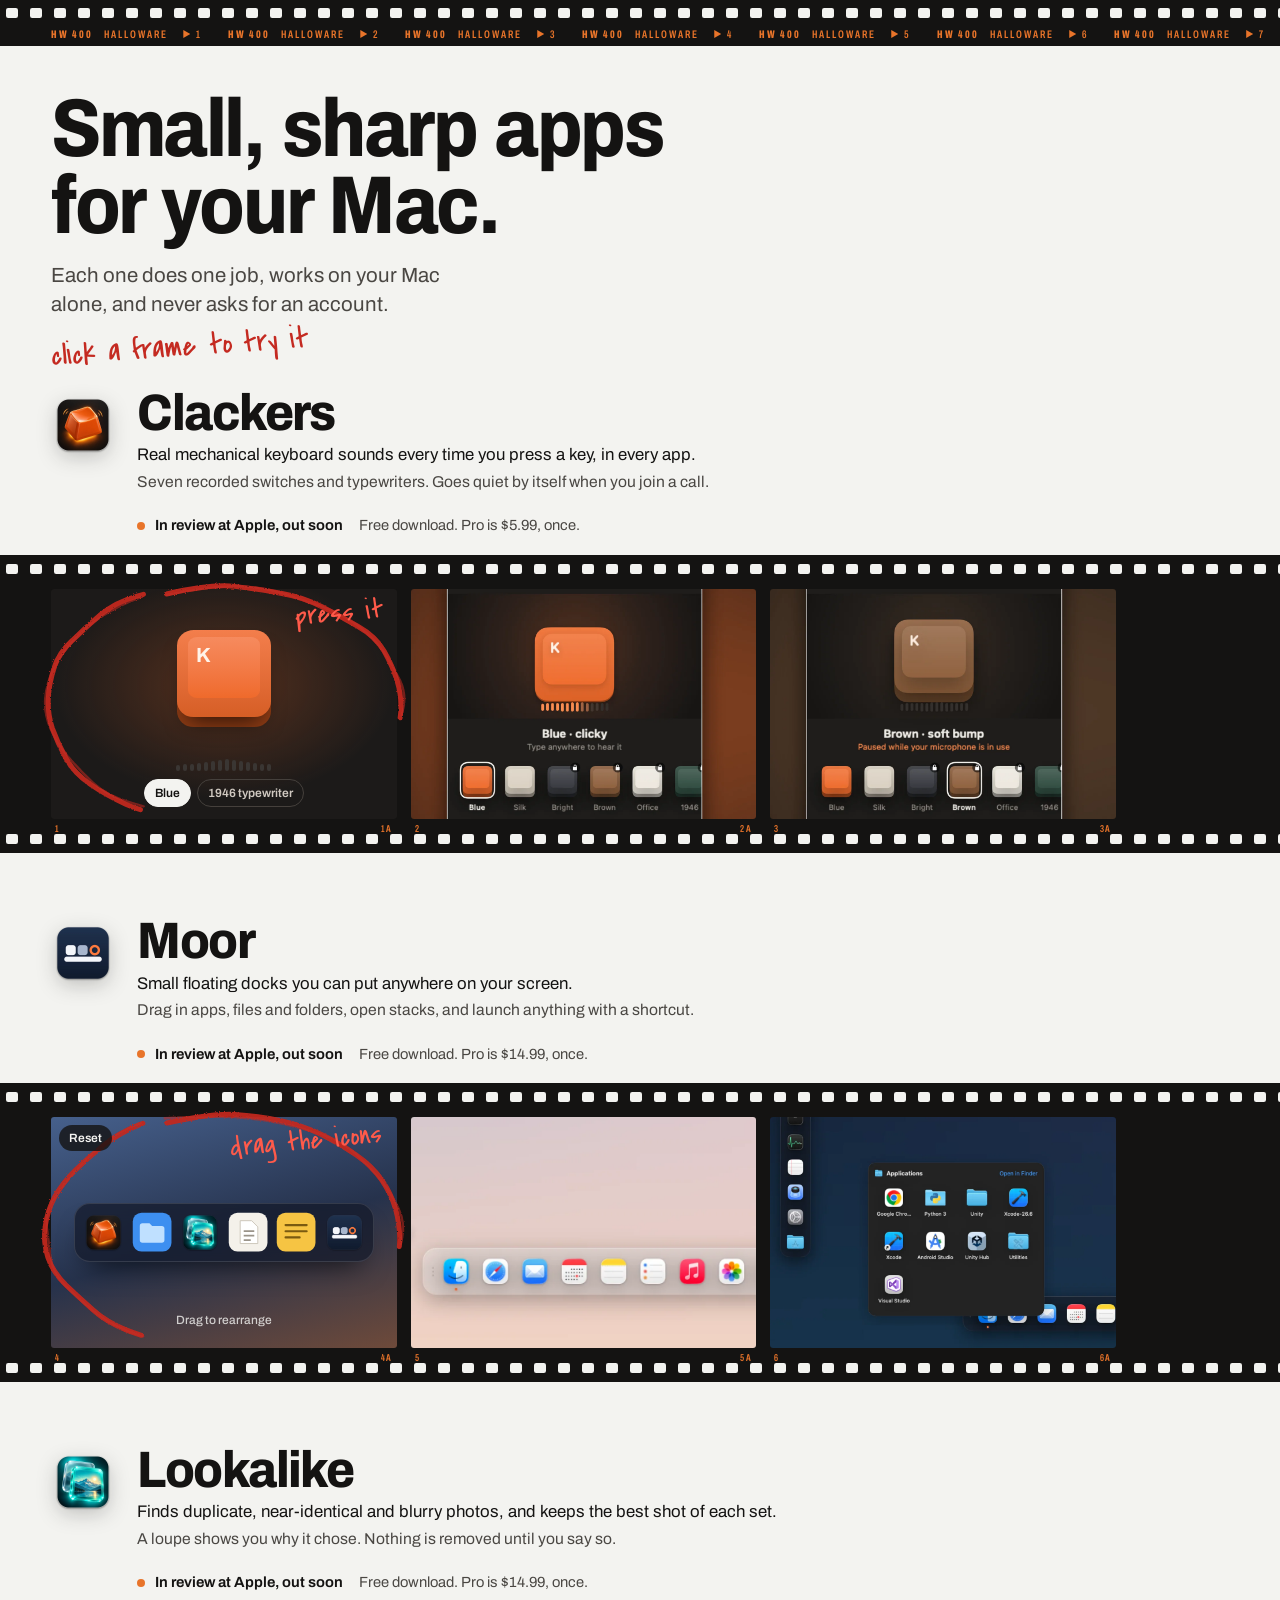
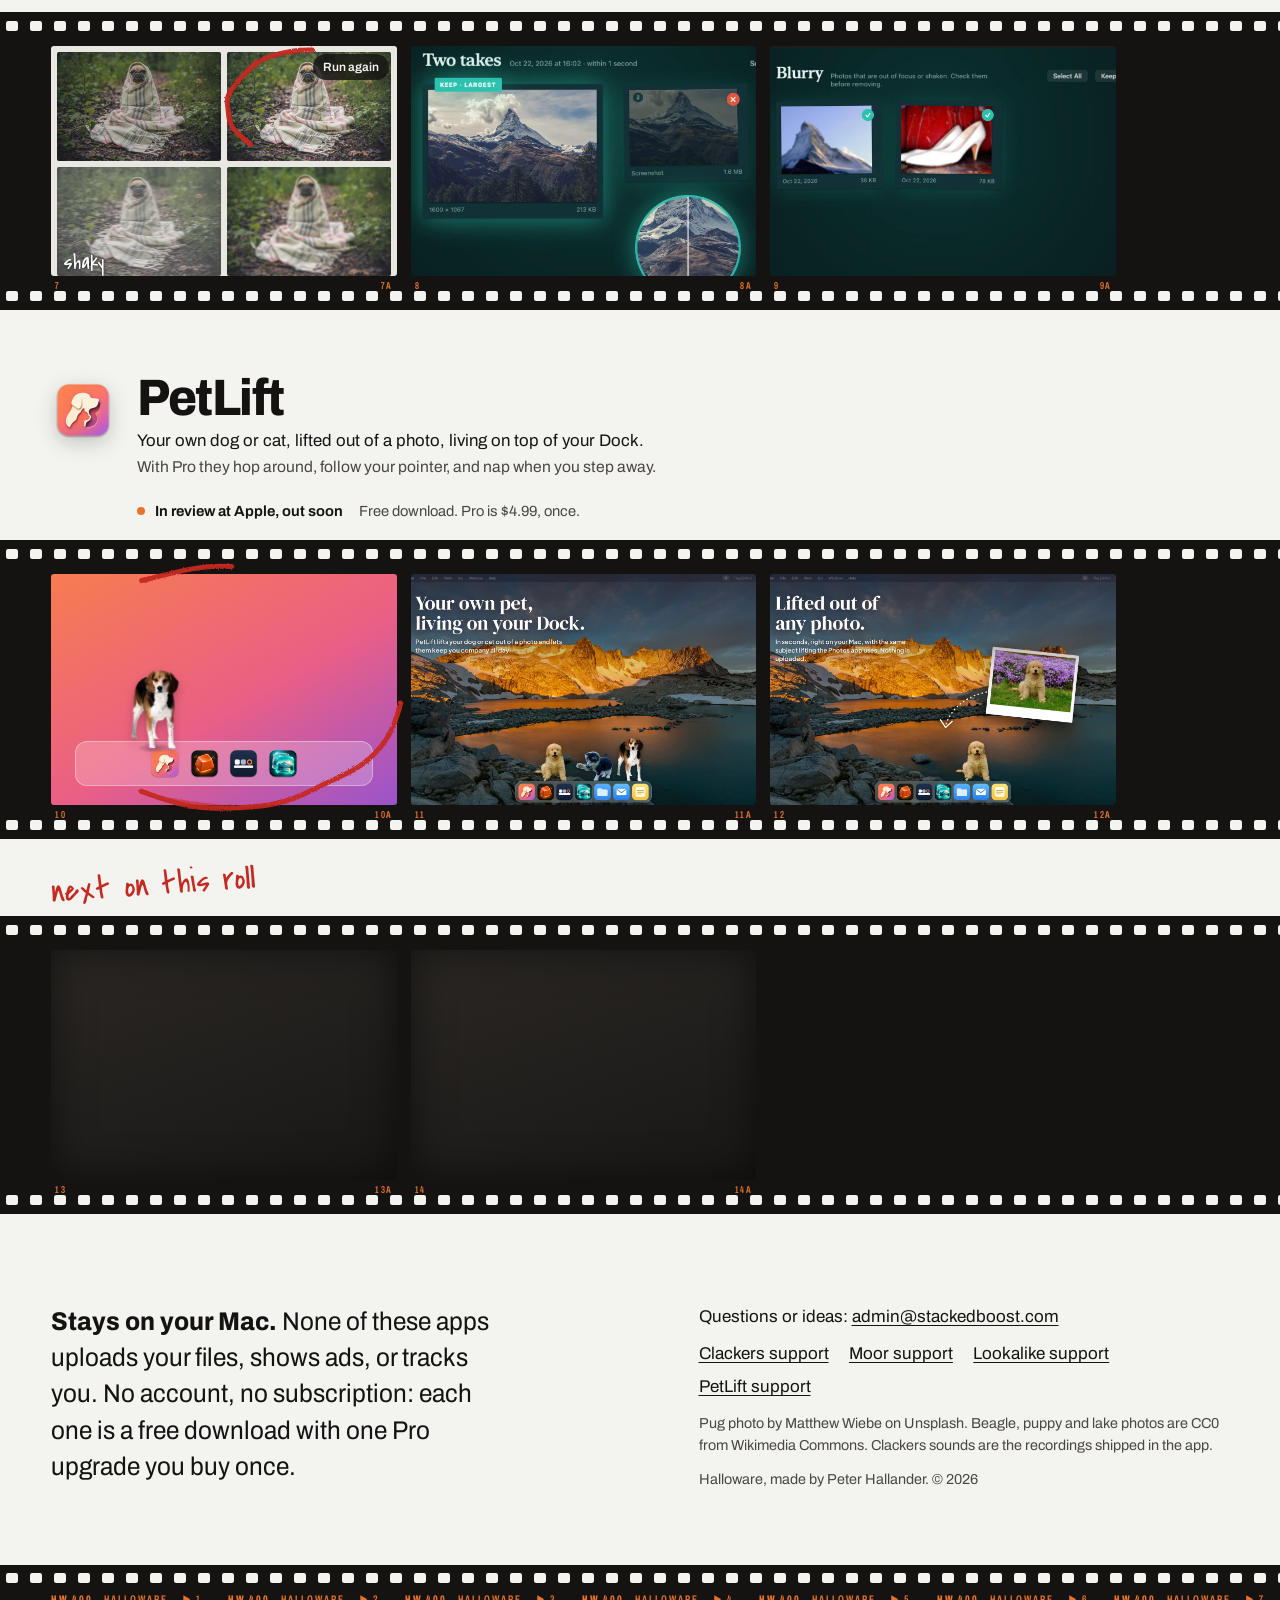
==== index.html @ 727c80a7 "PetLift: the beagle walks around its strip; new screenshots Co-Authored-By: Claude Opus 5.5 (1M cont" ====
<!doctype html>
<html lang="en">
<head>
<meta charset="utf-8">
<meta name="viewport" content="width=device-width,initial-scale=1">
<title>Halloware: small, sharp apps for your Mac</title>
<meta name="description" content="Clackers, Moor and Lookalike: small Mac apps that each do one job, stay on your Mac, and never ask for an account. Try each one right on this page.">
<meta name="theme-color" content="#141312">
<meta property="og:title" content="Small, sharp apps for your Mac">
<meta property="og:description" content="Clackers, Moor and Lookalike. Try each one right on the page.">
<meta property="og:image" content="assets/og.png">
<link rel="icon" href="assets/icons/clackers-180.png">
<link rel="preload" href="assets/fonts/archivo.woff2" as="font" type="font/woff2" crossorigin>
<link rel="stylesheet" href="styles.css">
</head>
<body>
<header class="rebate rebate--top" aria-hidden="true">
  <span class="edge" data-edge></span>
</header>

<main>
  <section class="intro" aria-labelledby="title">
    <h1 id="title">Small, sharp apps<br>for your Mac.</h1>
    <p class="promise">Each one does one job, works on your Mac alone, and never asks for an account.</p>
    <p class="grease grease--hint" aria-hidden="true">touch a frame to try it</p>
  </section>

  <div id="roll"></div>

  <section class="unexposed" aria-labelledby="next-title">
    <h2 id="next-title" class="sr-only">More apps coming</h2>
    <div class="strip strip--blank" id="blank"></div>
    <p class="grease grease--next" aria-hidden="true">next on this roll</p>
  </section>
</main>

<footer class="margin">
  <div class="margin__cols">
    <p class="margin__lead"><strong>Stays on your Mac.</strong> None of these apps uploads your files, shows ads, or tracks you. No account, no subscription: each one is a free download with one Pro upgrade you buy once.</p>
    <div class="margin__meta">
      <p>Questions or ideas: <a data-email></a></p>
      <p class="support-links" data-support></p>
      <p class="credit">Pug photo by Matthew Wiebe on Unsplash. Beagle, puppy and lake photos are CC0 from Wikimedia Commons. Clackers sounds are the recordings shipped in the app.</p>
      <p class="credit"><span data-studio></span>, made by <span data-owner></span>. © 2026</p>
    </div>
  </div>
</footer>
<div class="rebate rebate--bottom" aria-hidden="true"><span class="edge" data-edge></span></div>

<div class="loupe" aria-hidden="true"></div>
<svg width="0" height="0" style="position:absolute" aria-hidden="true"><filter id="wax"><feTurbulence type="fractalNoise" baseFrequency="1.4" numOctaves="2" seed="4" result="n"/><feDisplacementMap in="SourceGraphic" in2="n" scale="2.6"/></filter></svg>

<script src="apps.js"></script>
<script src="demos.js"></script>
<script src="main.js"></script>
</body>
</html>
---- styles.css ----
@font-face {
  font-family: "Archivo";
  src: url("assets/fonts/archivo.woff2") format("woff2");
  font-weight: 100 900;
  font-stretch: 62% 125%;
  font-display: swap;
}
@font-face {
  font-family: "Grease";
  src: url("assets/fonts/grace.woff2") format("woff2");
  font-display: swap;
}

:root {
  --sheet: #f3f3f0;
  --sheet-shade: #e6e6e1;
  --film: #141312;
  --film-2: #23211f;
  --ink: #141312;
  --ink-2: #4a4743;
  --edge: #e8742a;
  --grease: #c42a21;
  --hole: #f3f3f0;
  --frame-w: clamp(250px, 27vw, 420px);
  --gutter: clamp(16px, 4vw, 64px);
  --ease-out: cubic-bezier(.16, 1, .3, 1);
  color-scheme: light;
}

* { box-sizing: border-box; }
html { -webkit-text-size-adjust: 100%; scroll-behavior: smooth; }
body {
  margin: 0;
  background: var(--sheet);
  color: var(--ink);
  font: 400 1.0625rem/1.55 "Archivo", system-ui, sans-serif;
  font-stretch: 100%;
  overflow-x: hidden;
}
::selection { background: var(--grease); color: #fff; }
a { color: inherit; text-underline-offset: .2em; text-decoration-thickness: 1px; }
a:hover { text-decoration-color: var(--grease); }
:focus-visible { outline: 3px solid var(--grease); outline-offset: 3px; border-radius: 2px; }
.sr-only { position: absolute; width: 1px; height: 1px; overflow: hidden; clip: rect(0 0 0 0); white-space: nowrap; }

/* Film rebate: black band, punched sprocket holes, orange edge printing */
.rebate {
  position: relative;
  height: 46px;
  background: var(--film);
  overflow: hidden;
}
.rebate::before, .strip__film::before, .strip__film::after {
  content: "";
  position: absolute;
  left: 0; right: 0;
  height: 10px;
  background-image: url("data:image/svg+xml,%3Csvg xmlns='http://www.w3.org/2000/svg' width='24' height='10'%3E%3Crect x='6' y='0' width='12' height='10' rx='2.2' fill='%23f3f3f0'/%3E%3C/svg%3E");
  background-size: 24px 10px;
  background-repeat: repeat-x;
}
.rebate::before { top: 8px; }
.edge {
  position: absolute;
  left: 0; bottom: 6px;
  white-space: nowrap;
  font: 600 11px/1 "Archivo", sans-serif;
  font-stretch: 62%;
  letter-spacing: .18em;
  color: var(--edge);
  text-transform: uppercase;
  padding-left: var(--gutter);
}
.edge b { font-weight: 800; margin: 0 1em 0 2.4em; }
.edge b:first-child { margin-left: 0; }
.edge i {
  display: inline-block;
  width: 7px; height: 8px;
  background: var(--edge);
  clip-path: polygon(0 0, 100% 50%, 0 100%);
  margin: 0 .5em 0 1.4em;
  vertical-align: 0;
}

/* Intro: the sheet margin, written on by the photographer */
.intro {
  position: relative;
  padding: clamp(28px, 3.4vw, 52px) var(--gutter) 0;
  max-width: 1400px;
}
h1 {
  margin: 0;
  font-weight: 760;
  font-stretch: 88%;
  font-size: clamp(2.6rem, 6.4vw, 5.4rem);
  line-height: .94;
  letter-spacing: -.03em;
  word-spacing: .08em;
  text-wrap: balance;
}
.promise {
  margin: 1.1rem 0 0;
  max-width: 34ch;
  font-size: clamp(1.1rem, 1.6vw, 1.35rem);
  line-height: 1.4;
  color: var(--ink-2);
}
.grease {
  font-family: "Grease", "Archivo", cursive;
  color: var(--grease);
  font-size: 1.6rem;
  line-height: 1;
  margin: 0;
  transform: rotate(-4deg);
}
.grease--hint {
  margin-top: 14px;
  display: inline-block;
  font-size: clamp(1.6rem, 2.4vw, 2.1rem);
}

/* One app = one strip */
.app {
  padding: clamp(36px, 5vw, 64px) 0 0;
}
.app:first-child { padding-top: clamp(16px, 2vw, 24px); }
.app__label {
  display: grid;
  grid-template-columns: auto 1fr;
  align-items: start;
  gap: 8px 22px;
  padding: 0 var(--gutter) 18px;
  max-width: 1500px;
}
.app__label img {
  align-self: start; margin-top: 4px;
  width: 64px; height: 64px;
  filter: drop-shadow(0 6px 10px rgba(20, 19, 18, .22));
}
.app__name {
  margin: 0;
  font-weight: 780;
  font-stretch: 92%;
  font-size: clamp(2rem, 4vw, 3.2rem);
  line-height: .95;
  letter-spacing: -.03em;
}
.app__line { margin: 6px 0 0; max-width: 64ch; font-size: 1.05rem; line-height: 1.45; text-wrap: pretty; }
.app__detail { margin: 2px 0 0; max-width: 64ch; color: var(--ink-2); font-size: .98rem; text-wrap: pretty; }
.app__buy { grid-column: 2; display: flex; flex-wrap: wrap; align-items: center; gap: 6px 16px; margin-top: 12px; }
.app__price { margin: 0; font-size: .92rem; color: var(--ink-2); }

.store {
  display: inline-flex; align-items: center; gap: 10px;
  padding: 13px 20px 13px 16px;
  background: var(--film);
  color: var(--sheet);
  border-radius: 999px;
  font-weight: 650;
  font-size: .98rem;
  text-decoration: none;
  white-space: nowrap;
  box-shadow: 0 6px 14px -6px rgba(20, 19, 18, .55);
  transition: transform .25s var(--ease-out), box-shadow .25s var(--ease-out);
}
.store svg { width: 18px; height: 18px; fill: currentColor; }
a.store:hover { transform: translateY(-2px); box-shadow: 0 10px 20px -8px rgba(20, 19, 18, .6); }
a.store:active { transform: translateY(0); }
.store--soon { padding: 0; background: none; color: var(--ink); box-shadow: none; border-radius: 0; font-weight: 650; font-size: .92rem; }
.store--soon::before { content: ""; width: 8px; height: 8px; border-radius: 50%; background: var(--edge); }

/* The film strip */
.strip {
  position: relative;
  overflow-x: auto;
  overscroll-behavior-x: contain;
  scroll-snap-type: x mandatory;
  scrollbar-width: thin;
  scrollbar-color: var(--film-2) transparent;
}
.strip::-webkit-scrollbar { height: 8px; }
.strip::-webkit-scrollbar-thumb { background: var(--film-2); border-radius: 8px; }
.strip__film {
  position: relative;
  display: inline-flex;
  gap: 14px;
  min-width: 100%;
  padding: 34px 40px 34px var(--gutter);
  background: var(--film);
}
.strip__film::before { top: 9px; }
.strip__film::after { bottom: 9px; }
.frame {
  position: relative;
  flex: 0 0 auto;
  width: var(--frame-w);
  aspect-ratio: 3 / 2;
  scroll-snap-align: start;
  scroll-margin-left: var(--gutter);
  background: #0b0b0a;
  border-radius: 3px;
  overflow: visible;
}
.frame__inner { position: absolute; inset: 0; border-radius: 3px; overflow: hidden; }
.frame__num {
  position: absolute;
  bottom: -15px; left: 4px;
  font: 600 10px/1 "Archivo", sans-serif;
  font-stretch: 62%;
  letter-spacing: .16em;
  color: var(--edge);
}
.frame__num + .frame__num { left: auto; right: 4px; }
.frame img.shot { width: 100%; height: 100%; object-fit: cover; display: block; cursor: zoom-in; }
.frame--icon .frame__inner {
  display: grid; place-items: center;
  background: radial-gradient(120% 90% at 50% 40%, #3a3734 0%, #1a1817 70%);
}
.frame--icon img { width: 52%; height: auto; filter: drop-shadow(0 18px 22px rgba(0, 0, 0, .55)); }

/* Grease-pencil marks drawn over a frame */
.mark {
  position: absolute;
  inset: -16px -18px;
  width: calc(100% + 36px);
  height: calc(100% + 32px);
  pointer-events: none;
  overflow: visible;
  z-index: 3;
  filter: url(#wax);
}
.mark path + path { stroke-width: 2.4; opacity: .55; transition-delay: .25s; }
.mark path {
  fill: none;
  stroke: var(--grease);
  stroke-width: 5;
  stroke-linecap: round;
  stroke-linejoin: round;
  opacity: .93;
  stroke-dasharray: var(--len);
  stroke-dashoffset: var(--len);
  transition: stroke-dashoffset 1.1s var(--ease-out);
}
.app.is-drawn .frame > .mark path, .look.is-drawn > .mark path { stroke-dashoffset: 0; }
.mark__note {
  position: absolute;
  top: 10px; right: 14px;
  color: #ff5a4a;
  z-index: 4;
  white-space: nowrap;
  font-size: 1.75rem;
  transform: rotate(-5deg);
  opacity: 0;
  transition: opacity .5s .7s;
}
.app.is-drawn .frame > .mark__note { opacity: 1; }

/* Demo: Clackers keycap */
.keycap-stage {
  position: absolute; inset: 0;
  display: grid; grid-template-rows: 1fr auto auto; justify-items: center;
  padding: 18px 12px 12px;
  background: radial-gradient(70% 70% at 50% 42%, rgba(239, 106, 43, .28), transparent 70%), #1c1a19;
  user-select: none; -webkit-user-select: none;
}
.keycap {
  position: relative;
  align-self: center;
  width: 29%; aspect-ratio: 1 / 1.04;
  border: 0; padding: 0; background: none;
  cursor: pointer;
  touch-action: manipulation;
  -webkit-tap-highlight-color: transparent;
}
.keycap__base, .keycap__top {
  position: absolute; left: 0; right: 0;
  border-radius: 18%;
}
.keycap__base { top: 10%; bottom: 0; background: color-mix(in oklab, var(--cap) 68%, black); }
.keycap__top {
  top: 0; bottom: 10%;
  background: linear-gradient(180deg, color-mix(in oklab, var(--cap) 88%, white), color-mix(in oklab, var(--cap) 92%, black));
  box-shadow: 0 14px 22px -10px rgba(0, 0, 0, .7);
  transition: transform .07s var(--ease-out), box-shadow .07s;
}
.keycap__top::after {
  content: "";
  position: absolute; inset: 9% 11% 22%;
  border-radius: 13%;
  background: linear-gradient(180deg, color-mix(in oklab, var(--cap) 80%, white), var(--cap));
}
.keycap__legend {
  position: absolute; top: 16%; left: 20%; z-index: 1;
  font: 700 clamp(14px, 1.6vw, 22px)/1 "Archivo", sans-serif;
  color: var(--legend);
}
.keycap.is-down .keycap__top { transform: translateY(8.5%); box-shadow: 0 6px 10px -6px rgba(0, 0, 0, .7); }
.meter { display: flex; gap: 3px; height: 14px; align-items: end; margin: 8px 0; }
.meter span { width: 4px; border-radius: 2px; background: #3a3633; transition: background .08s; }
.meter span.on { background: #ef6a2b; }
.packs { display: flex; gap: 6px; }
.packs button {
  font: 600 12px/1 "Archivo", sans-serif;
  padding: 7px 10px; border-radius: 999px;
  border: 1px solid #45403c; background: transparent; color: #cfc8c0;
  cursor: pointer;
}
.packs button[aria-pressed="true"] { background: #f3f3f0; color: #141312; border-color: #f3f3f0; }

/* Demo: Moor dock */
.dock-stage {
  position: absolute; inset: 0;
  display: grid; place-items: center;
  background: linear-gradient(165deg, #46608c 0%, #26324c 52%, #6e4a3a 100%);
}
.dock {
  display: flex; gap: 6px;
  padding: 8px;
  border-radius: 16px;
  background: rgba(20, 26, 42, .72);
  box-shadow: 0 16px 28px -14px rgba(0, 0, 0, .7), inset 0 0 0 1px rgba(255, 255, 255, .12);
  backdrop-filter: blur(10px);
  -webkit-backdrop-filter: blur(10px);
  touch-action: none;
}
.dock__item {
  width: clamp(32px, 3.3vw, 46px); aspect-ratio: 1;
  border-radius: 22%;
  cursor: grab;
  transition: transform .28s var(--ease-out);
  user-select: none; -webkit-user-select: none;
}
.dock__item img, .dock__item svg { width: 100%; height: 100%; display: block; pointer-events: none; -webkit-user-drag: none; }
.dock__item.is-dragging { cursor: grabbing; transition: none; z-index: 2; filter: drop-shadow(0 8px 10px rgba(0, 0, 0, .5)); }
.dock-caption {
  position: absolute; bottom: 10px; left: 0; right: 0; text-align: center;
  font: 500 12px/1 "Archivo", sans-serif; color: rgba(243, 243, 240, .8);
}

/* Demo: Lookalike set */
.look-stage {
  position: absolute; inset: 0;
  display: grid; grid-template-columns: 1fr 1fr; grid-template-rows: 1fr 1fr;
  gap: 6px; padding: 6px;
  background: #e9e7e2;
}
.look {
  position: relative; margin: 0;
  border-radius: 2px; overflow: visible;
  transition: opacity .5s, filter .5s;
}
.look img { width: 100%; height: 100%; object-fit: cover; display: block; border-radius: 2px; cursor: zoom-in; }
.look figcaption {
  position: absolute; left: 6px; bottom: 2px;
  font-family: "Grease", cursive; font-size: 1.3rem; line-height: 1;
  color: #fff; text-shadow: 0 1px 3px rgba(0, 0, 0, .6);
  opacity: 0; transition: opacity .4s;
}
.look.is-judged figcaption { opacity: 1; }
.look.is-out img { opacity: .78; filter: grayscale(.35) brightness(.92); }
.look.is-keeper figcaption { top: 6px; bottom: auto; color: var(--grease); text-shadow: 0 0 0 transparent; background: #fff; padding: 2px 6px 0; border-radius: 2px; }
.look .mark { inset: -6px; width: calc(100% + 12px); height: calc(100% + 12px); }
.replay, .reset {
  position: absolute; right: 8px; top: 8px; z-index: 5;
  font: 600 12px/1 "Archivo", sans-serif;
  padding: 7px 10px; border-radius: 999px; border: 0;
  background: rgba(20, 19, 18, .8); color: #f3f3f0; cursor: pointer;
}
.reset { left: 8px; right: auto; }

/* Demo: PetLift */
.pet-stage {
  position: absolute; inset: 0; overflow: hidden;
  background: linear-gradient(150deg, #f77c50 0%, #ea5f86 55%, #9a54cc 100%);
}
.pet-shelf {
  position: absolute; left: 7%; right: 7%; bottom: 8%;
  display: flex; justify-content: center; gap: 6px; padding: 6px 8px;
  border-radius: 12px; background: rgba(255, 255, 255, .22);
  box-shadow: inset 0 0 0 1px rgba(255, 255, 255, .35);
}
.pet-shelf img { width: clamp(26px, 2.6vw, 36px); height: auto; display: block; }
.pet-pup {
  position: absolute; bottom: calc(8% + clamp(30px, 2.9vw, 40px));
  width: 14%; padding: 0; border: 0; background: none; cursor: pointer;
  transform: translateX(-50%);
  -webkit-tap-highlight-color: transparent;
}
.pet-pup img { width: 100%; display: block; transform-origin: 50% 100%; filter: drop-shadow(0 5px 5px rgba(60, 10, 40, .3)); will-change: transform; }
.pet-shade {
  position: absolute; bottom: calc(8% + clamp(26px, 2.6vw, 36px)); width: 11%; height: 10px; border-radius: 50%;
  background: radial-gradient(rgba(40, 0, 30, .35), transparent 70%); transform: translateX(-50%);
}
.frame:has(.pet-stage) .mark__note { color: #fff; text-shadow: 0 1px 4px rgba(60, 10, 40, .5); }
.pet-heart {
  position: absolute; bottom: 52%; width: 26px; height: 26px; margin-left: -13px;
  opacity: 0; pointer-events: none;
}
.pet-heart svg { width: 100%; height: 100%; fill: #fff; }
.pet-heart.go { animation: heart 1.2s var(--ease-out) forwards; }
@keyframes heart { 0% { opacity: 0; transform: translateY(0) scale(.6); } 20% { opacity: 1; } 100% { opacity: 0; transform: translateY(-60px) scale(1.2); } }

/* Unexposed frames */
.unexposed { position: relative; padding-top: clamp(48px, 6vw, 80px); }
.strip--blank .frame { background: linear-gradient(160deg, #2a2724, #191716); }
.strip--blank .frame__inner { box-shadow: inset 0 0 40px rgba(0, 0, 0, .5); }
.grease--next {
  position: absolute; top: clamp(8px, 2.6vw, 30px); left: var(--gutter);
  font-size: clamp(1.7rem, 2.6vw, 2.2rem);
}

/* Footer: the sheet margin */
.margin { padding: clamp(48px, 7vw, 96px) var(--gutter) clamp(40px, 5vw, 64px); }
.margin__cols {
  display: grid; grid-template-columns: minmax(0, 1.1fr) minmax(0, 1fr);
  gap: clamp(24px, 5vw, 80px); max-width: 1300px;
}
.margin__lead { margin: 0; font-size: clamp(1.25rem, 2vw, 1.6rem); line-height: 1.42; max-width: 32ch; font-stretch: 94%; }
.margin__lead strong { font-weight: 760; }
.margin__meta p { margin: 0 0 .7rem; }
.support-links { display: flex; flex-wrap: wrap; gap: .4em 1.2em; }
.support-links a { white-space: nowrap; }
.credit { font-size: .9rem; color: var(--ink-2); }

/* The loupe: a round glass that magnifies whatever photo is under it */
.loupe {
  position: fixed; z-index: 50;
  width: 190px; height: 190px;
  border-radius: 50%;
  pointer-events: none;
  background-repeat: no-repeat;
  background-color: #0b0b0a;
  box-shadow: 0 0 0 5px #141312, 0 0 0 6px rgba(255, 255, 255, .35), 0 18px 30px -8px rgba(0, 0, 0, .55);
  opacity: 0; transform: scale(.85);
  transition: opacity .18s, transform .25s var(--ease-out);
}
.loupe.is-on { opacity: 1; transform: scale(1); }

@media (max-width: 760px) {
  :root { --frame-w: min(78vw, 340px); }
  .app__label { grid-template-columns: auto 1fr; }
  .app__label img { width: 52px; height: 52px; align-self: start; }
  .app__buy { grid-column: 1 / -1; }
  .margin__cols { grid-template-columns: minmax(0, 1fr); }
  .keycap { width: 33%; }
}

@media (prefers-reduced-motion: reduce) {
  *, *::before, *::after { transition-duration: .01ms !important; animation-duration: .01ms !important; }
  html { scroll-behavior: auto; }
}
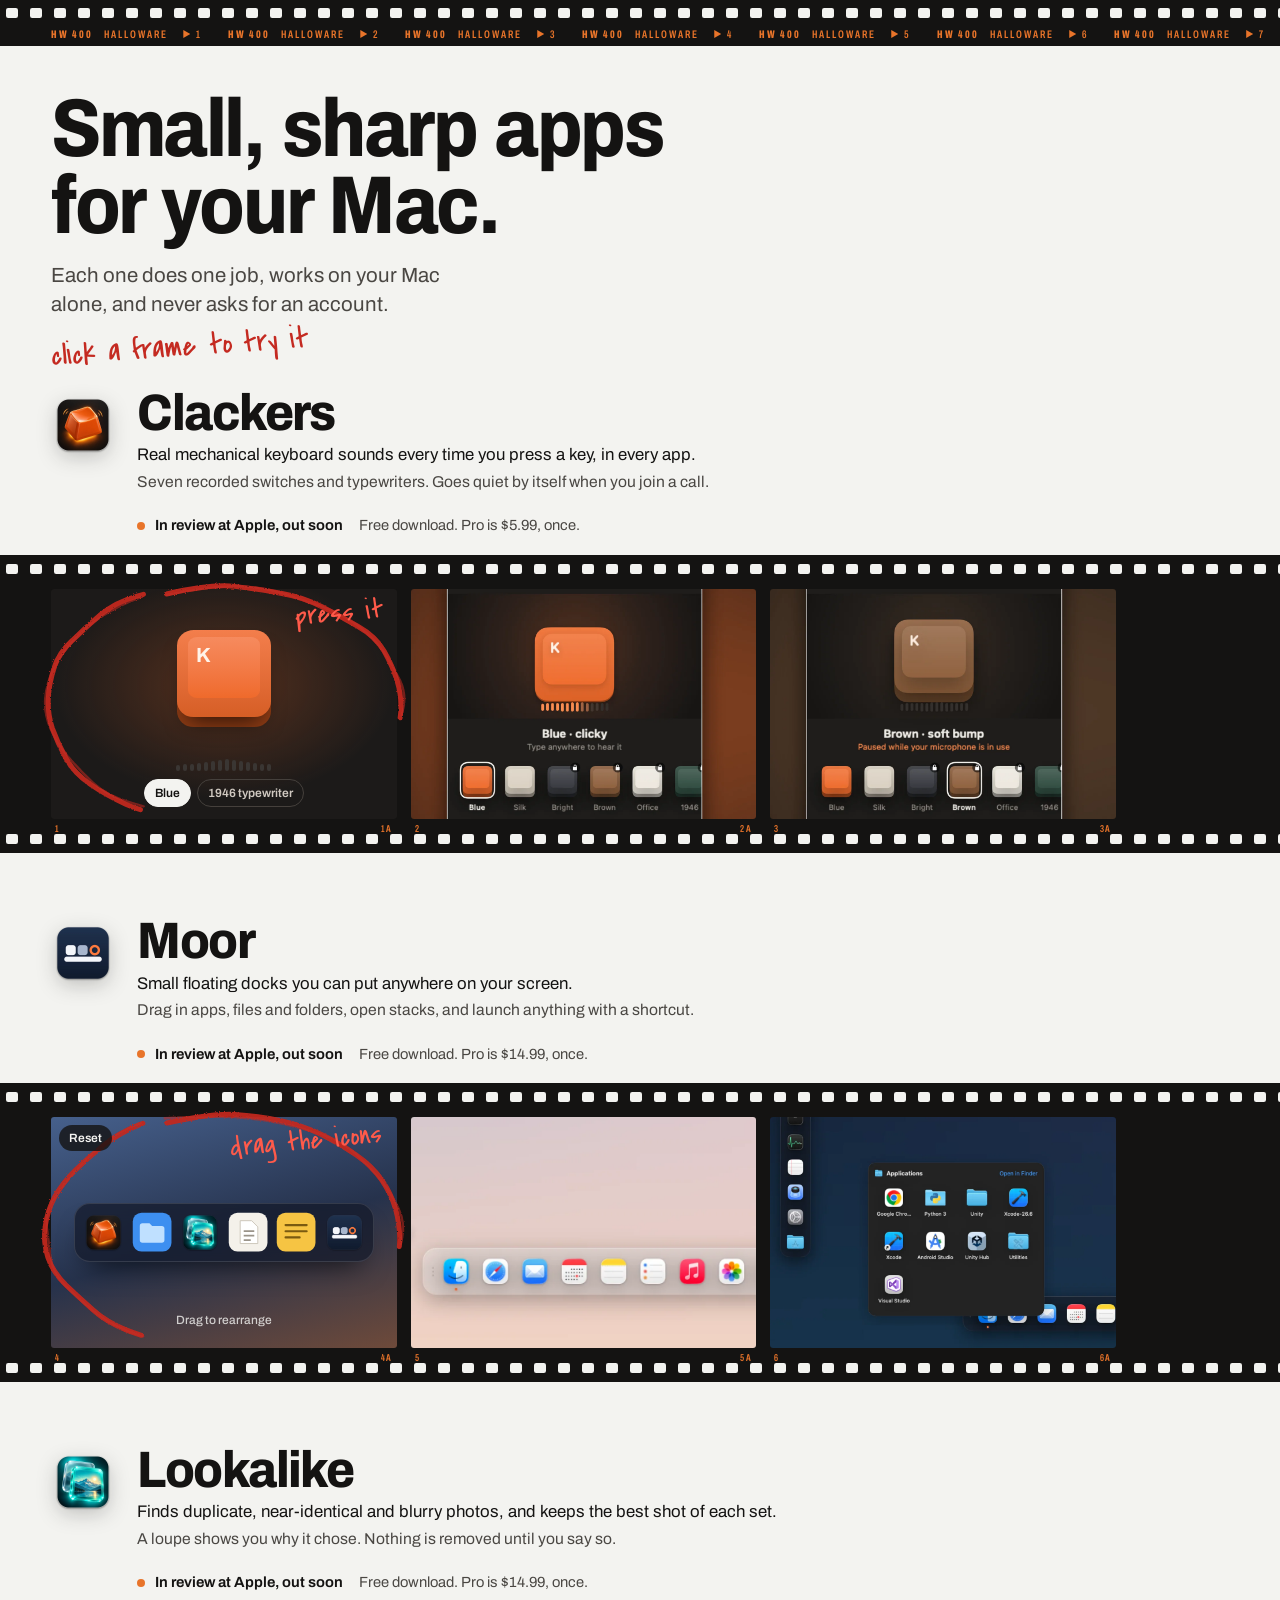
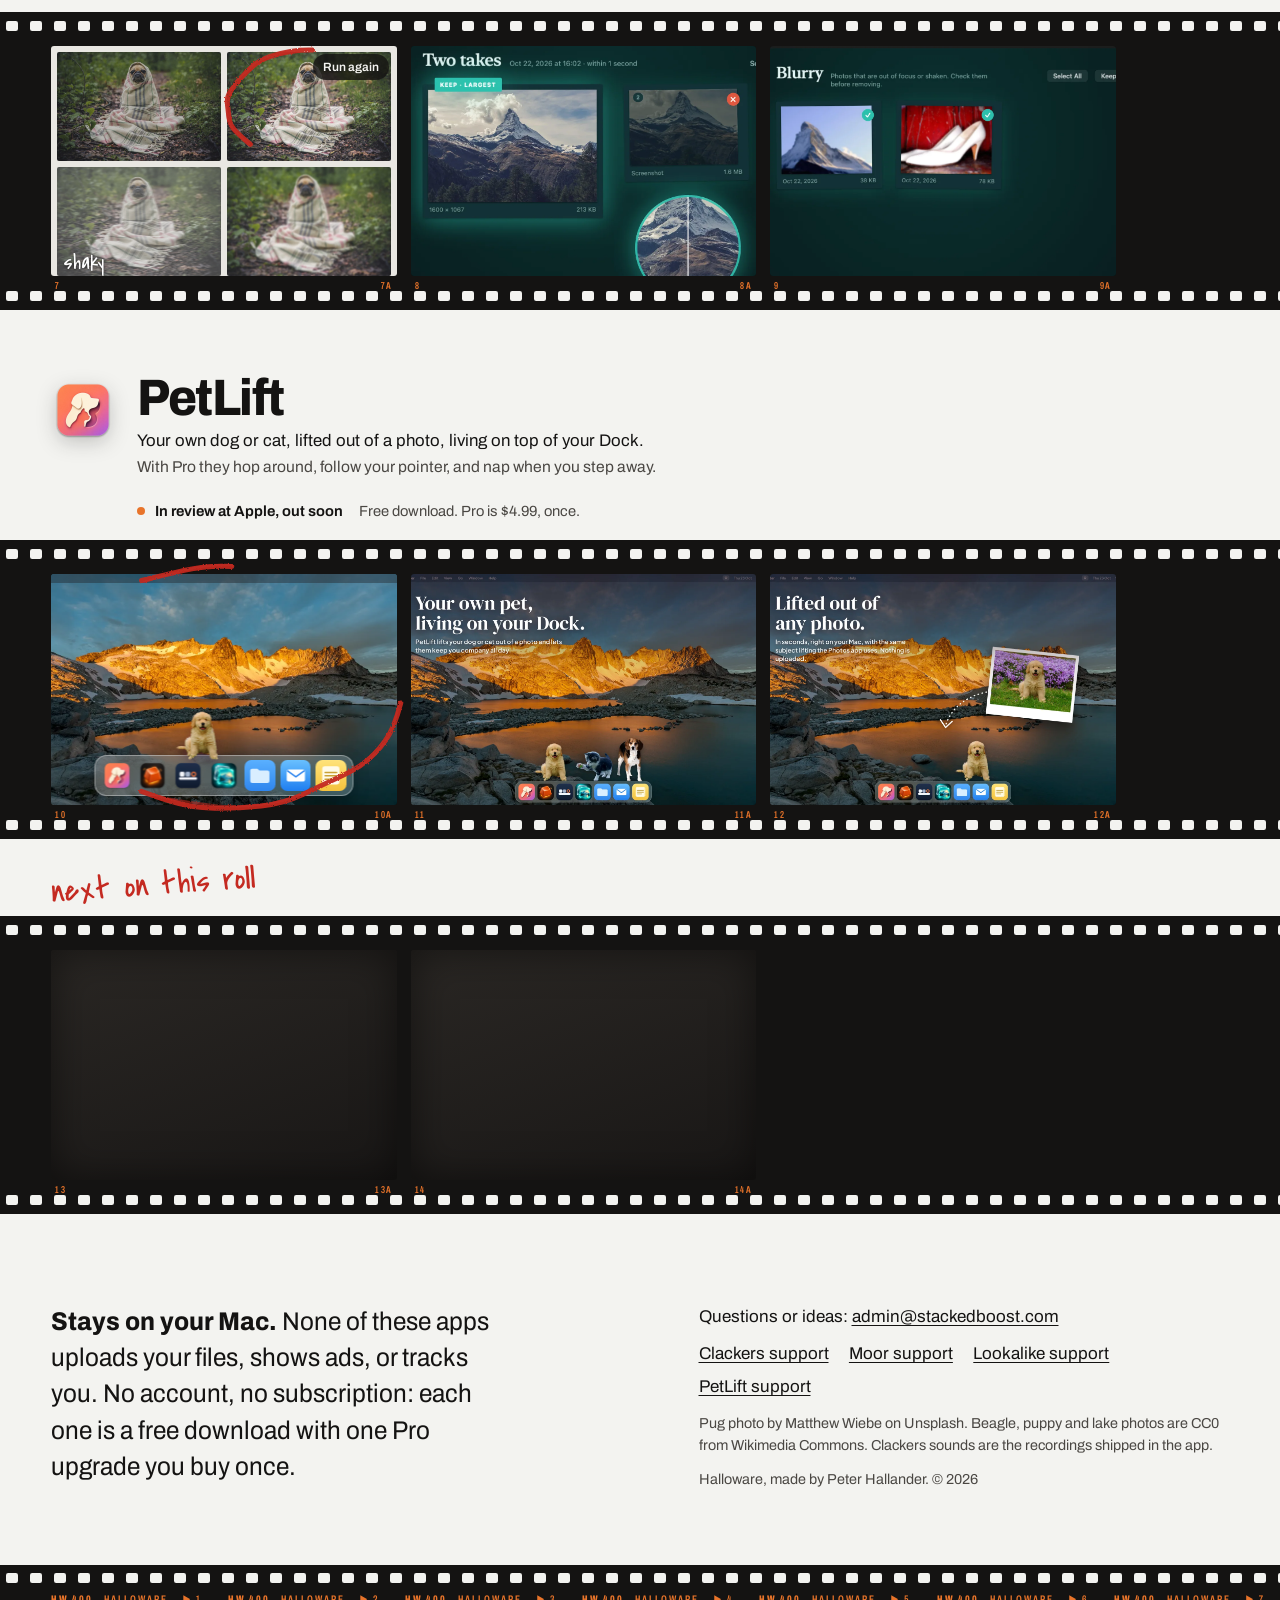
==== commit 5d9225ef: "Version the CSS and JS links so browsers fetch updates at once Co-Authored-By: Claude Opus 5.5 (1M c" ====
--- a/index.html
+++ b/index.html
@@ -11,7 +11,7 @@
 <meta property="og:image" content="assets/og.png">
 <link rel="icon" href="assets/icons/clackers-180.png">
 <link rel="preload" href="assets/fonts/archivo.woff2" as="font" type="font/woff2" crossorigin>
-<link rel="stylesheet" href="styles.css">
+<link rel="stylesheet" href="styles.css?v=202610231313">
 </head>
 <body>
 <header class="rebate rebate--top" aria-hidden="true">
@@ -50,8 +50,8 @@
 <div class="loupe" aria-hidden="true"></div>
 <svg width="0" height="0" style="position:absolute" aria-hidden="true"><filter id="wax"><feTurbulence type="fractalNoise" baseFrequency="1.4" numOctaves="2" seed="4" result="n"/><feDisplacementMap in="SourceGraphic" in2="n" scale="2.6"/></filter></svg>
 
-<script src="apps.js"></script>
-<script src="demos.js"></script>
-<script src="main.js"></script>
+<script src="apps.js?v=202610231313"></script>
+<script src="demos.js?v=202610231313"></script>
+<script src="main.js?v=202610231313"></script>
 </body>
 </html>
--- a/styles.css
+++ b/styles.css
@@ -371,32 +371,41 @@
 /* Demo: PetLift */
 .pet-stage {
   position: absolute; inset: 0; overflow: hidden;
-  background: linear-gradient(150deg, #f77c50 0%, #ea5f86 55%, #9a54cc 100%);
+  background: #2a3442 url("assets/photo/wall.webp") center / cover;
+}
+.pet-stage::before {
+  content: ""; position: absolute; left: 0; right: 0; top: 0; height: 9px;
+  background: rgba(30, 20, 20, .35); backdrop-filter: blur(8px);
 }
 .pet-shelf {
-  position: absolute; left: 7%; right: 7%; bottom: 8%;
-  display: flex; justify-content: center; gap: 6px; padding: 6px 8px;
-  border-radius: 12px; background: rgba(255, 255, 255, .22);
-  box-shadow: inset 0 0 0 1px rgba(255, 255, 255, .35);
-}
-.pet-shelf img { width: clamp(26px, 2.6vw, 36px); height: auto; display: block; }
+  position: absolute; left: 50%; bottom: 4%; transform: translateX(-50%);
+  display: flex; justify-content: center; gap: 5px; padding: 5px 7px;
+  border-radius: 12px; background: rgba(255, 255, 255, .24);
+  backdrop-filter: blur(10px) saturate(1.4); -webkit-backdrop-filter: blur(10px) saturate(1.4);
+  box-shadow: inset 0 0 0 1px rgba(255, 255, 255, .35), 0 6px 16px rgba(0, 0, 0, .25);
+}
+.pet-shelf img, .pet-shelf .g { width: clamp(24px, 2.4vw, 34px); height: clamp(24px, 2.4vw, 34px); display: block; border-radius: 22%; }
+.pet-shelf .g svg { width: 100%; height: 100%; display: block; }
+.pet-shelf .g.folder { background: linear-gradient(#5ab0ff, #2f86ee); }
+.pet-shelf .g.mail { background: linear-gradient(#69c0ff, #1f7ef0); }
+.pet-shelf .g.notes { background: linear-gradient(#ffe37a, #f4c23c); }
 .pet-pup {
-  position: absolute; bottom: calc(8% + clamp(30px, 2.9vw, 40px));
-  width: 14%; padding: 0; border: 0; background: none; cursor: pointer;
+  position: absolute; bottom: calc(4% + clamp(34px, 3.3vw, 44px) - 7px);
+  width: 13%; padding: 0; border: 0; background: none; cursor: pointer;
   transform: translateX(-50%);
   -webkit-tap-highlight-color: transparent;
 }
 .pet-pup img { width: 100%; display: block; transform-origin: 50% 100%; filter: drop-shadow(0 5px 5px rgba(60, 10, 40, .3)); will-change: transform; }
 .pet-shade {
-  position: absolute; bottom: calc(8% + clamp(26px, 2.6vw, 36px)); width: 11%; height: 10px; border-radius: 50%;
+  position: absolute; bottom: calc(4% + clamp(30px, 3vw, 40px)); width: 11%; height: 10px; border-radius: 50%;
   background: radial-gradient(rgba(40, 0, 30, .35), transparent 70%); transform: translateX(-50%);
 }
-.frame:has(.pet-stage) .mark__note { color: #fff; text-shadow: 0 1px 4px rgba(60, 10, 40, .5); }
+.frame:has(.pet-stage) .mark__note { color: #fff; text-shadow: 0 1px 6px rgba(20, 10, 10, .7); }
 .pet-heart {
   position: absolute; bottom: 52%; width: 26px; height: 26px; margin-left: -13px;
   opacity: 0; pointer-events: none;
 }
-.pet-heart svg { width: 100%; height: 100%; fill: #fff; }
+.pet-heart svg { width: 100%; height: 100%; fill: #fc6a5a; stroke: #fff; stroke-width: 1.6; }
 .pet-heart.go { animation: heart 1.2s var(--ease-out) forwards; }
 @keyframes heart { 0% { opacity: 0; transform: translateY(0) scale(.6); } 20% { opacity: 1; } 100% { opacity: 0; transform: translateY(-60px) scale(1.2); } }
 
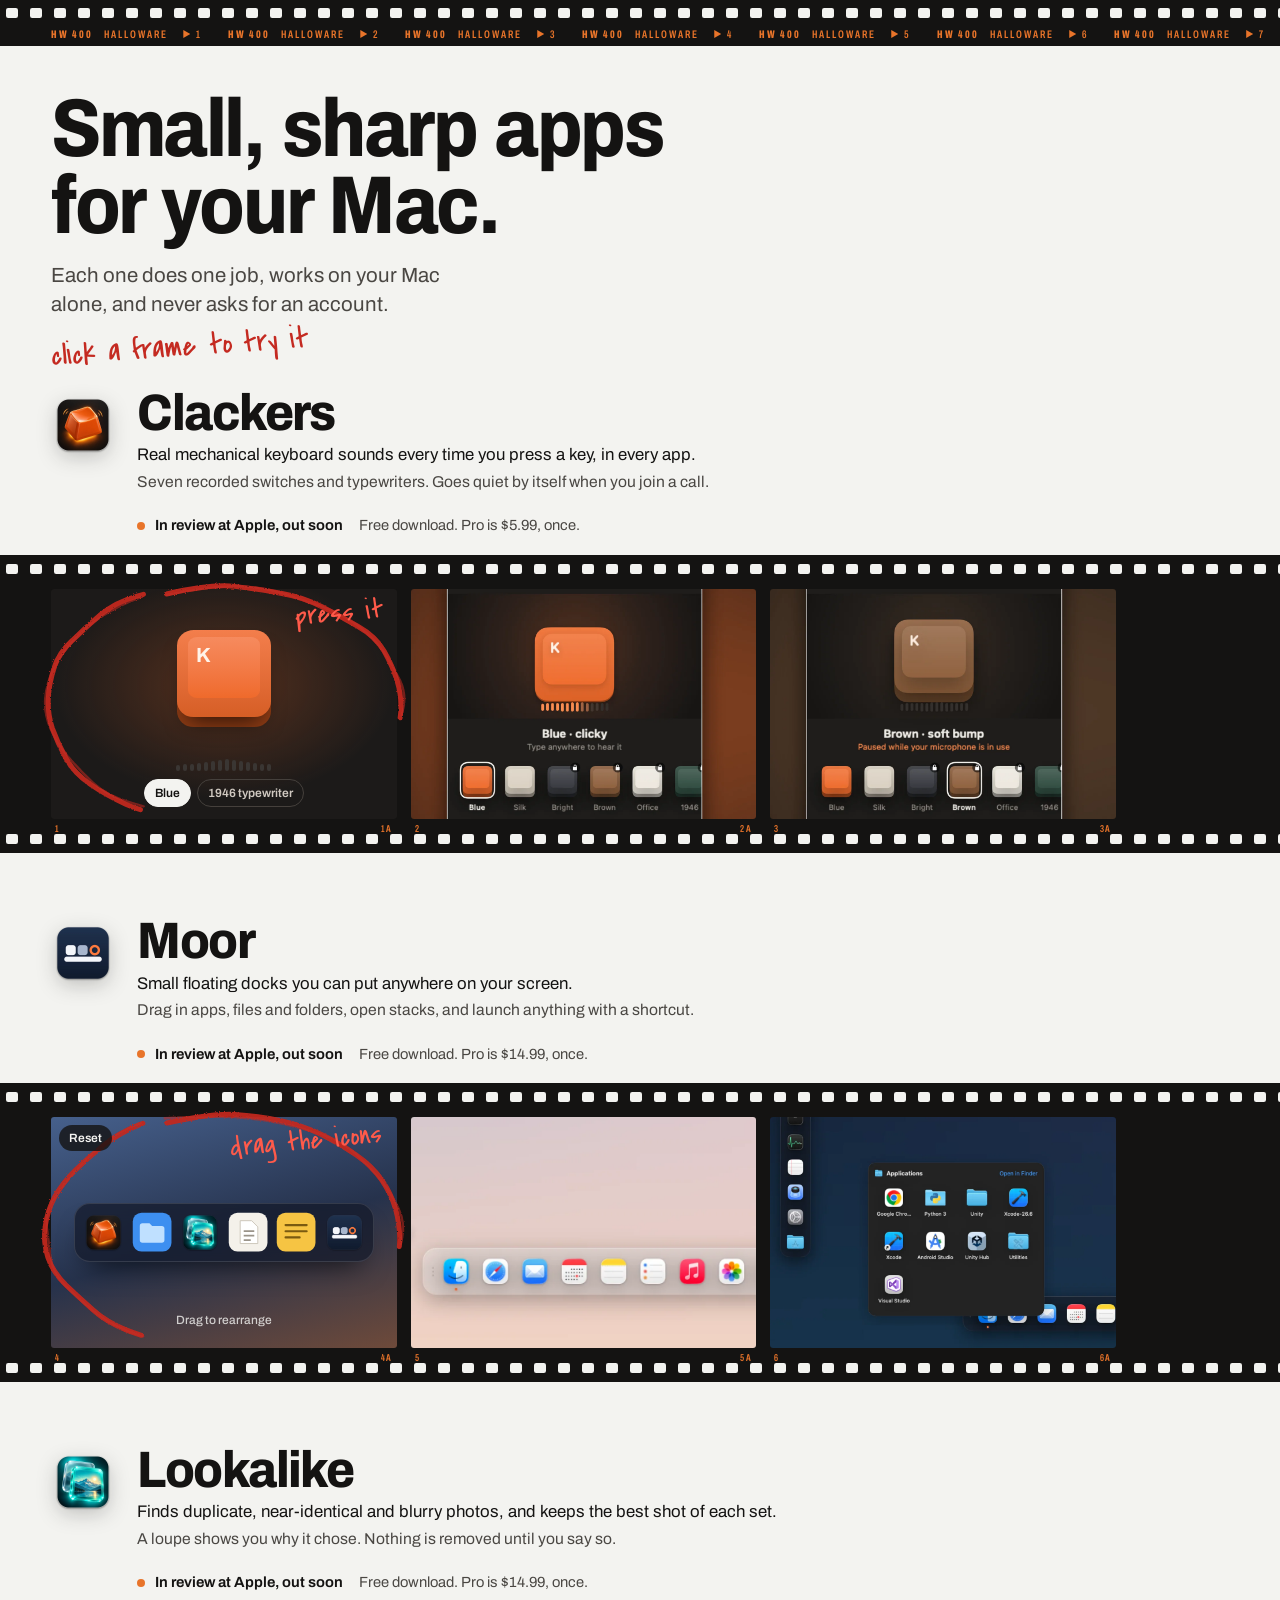
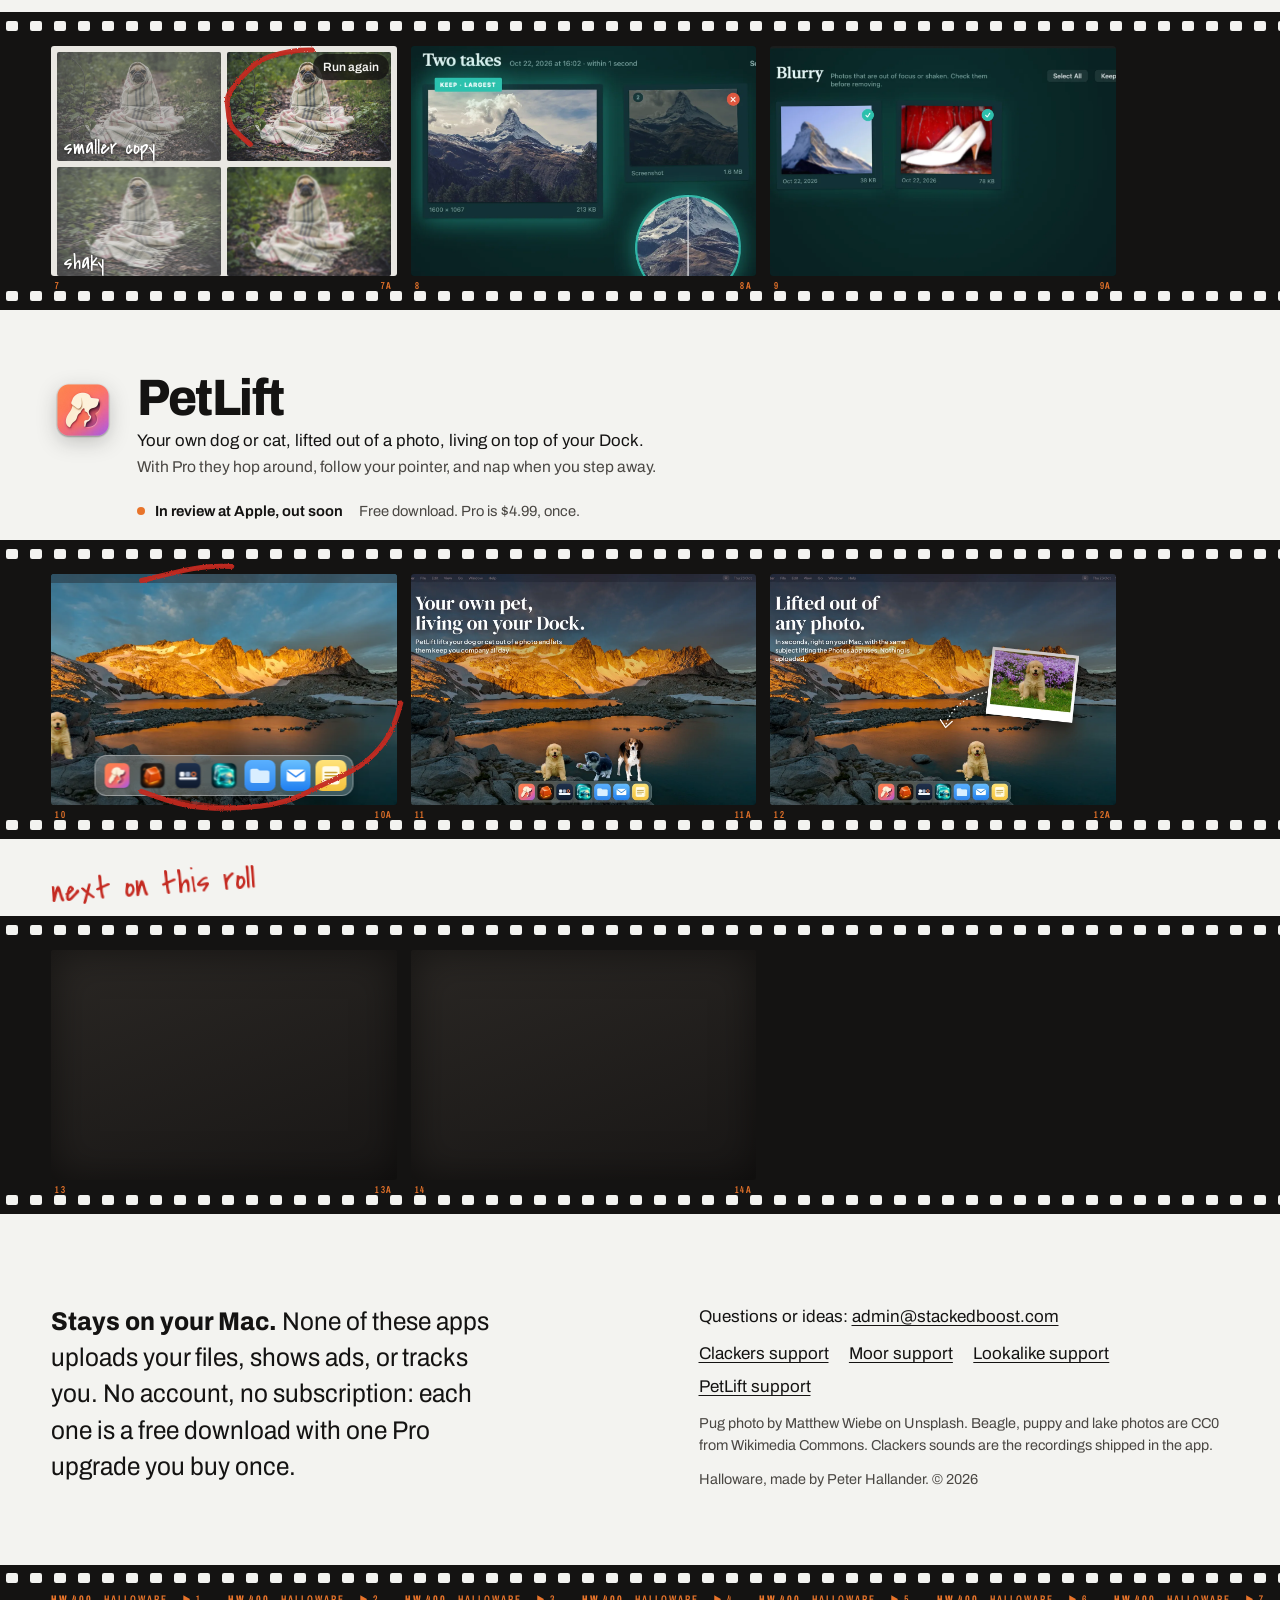
==== commit dcd0fd73: "PetLift demo: tap works with reduced motion (jump and one trot) Co-Authored-By: Claude Opus 5.5 (1M " ====
--- a/index.html
+++ b/index.html
@@ -11,7 +11,7 @@
 <meta property="og:image" content="assets/og.png">
 <link rel="icon" href="assets/icons/clackers-180.png">
 <link rel="preload" href="assets/fonts/archivo.woff2" as="font" type="font/woff2" crossorigin>
-<link rel="stylesheet" href="styles.css?v=202610231313">
+<link rel="stylesheet" href="styles.css?v=202610231314">
 </head>
 <body>
 <header class="rebate rebate--top" aria-hidden="true">
@@ -50,8 +50,8 @@
 <div class="loupe" aria-hidden="true"></div>
 <svg width="0" height="0" style="position:absolute" aria-hidden="true"><filter id="wax"><feTurbulence type="fractalNoise" baseFrequency="1.4" numOctaves="2" seed="4" result="n"/><feDisplacementMap in="SourceGraphic" in2="n" scale="2.6"/></filter></svg>
 
-<script src="apps.js?v=202610231313"></script>
-<script src="demos.js?v=202610231313"></script>
-<script src="main.js?v=202610231313"></script>
+<script src="apps.js?v=202610231314"></script>
+<script src="demos.js?v=202610231314"></script>
+<script src="main.js?v=202610231314"></script>
 </body>
 </html>
--- a/styles.css
+++ b/styles.css
@@ -406,7 +406,6 @@
   opacity: 0; pointer-events: none;
 }
 .pet-heart svg { width: 100%; height: 100%; fill: #fc6a5a; stroke: #fff; stroke-width: 1.6; }
-.pet-heart.go { animation: heart 1.2s var(--ease-out) forwards; }
 @keyframes heart { 0% { opacity: 0; transform: translateY(0) scale(.6); } 20% { opacity: 1; } 100% { opacity: 0; transform: translateY(-60px) scale(1.2); } }
 
 /* Unexposed frames */
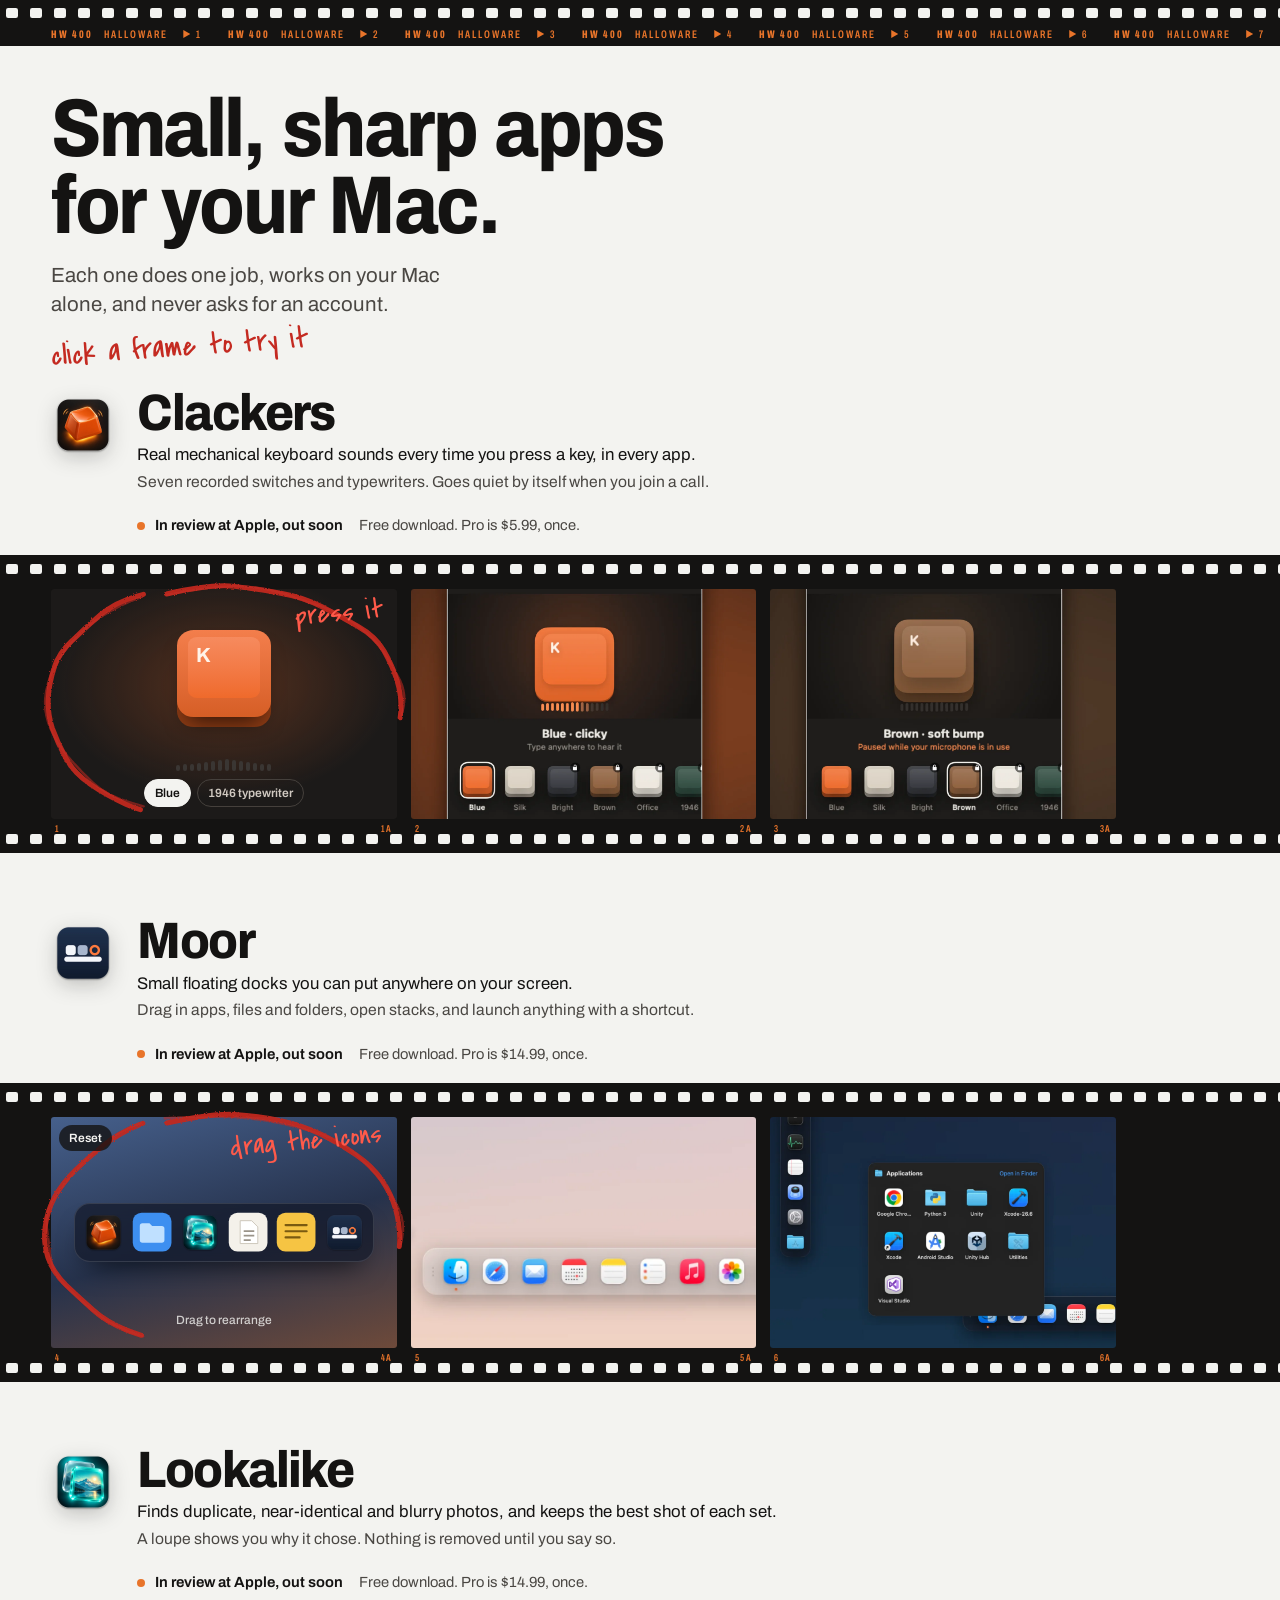
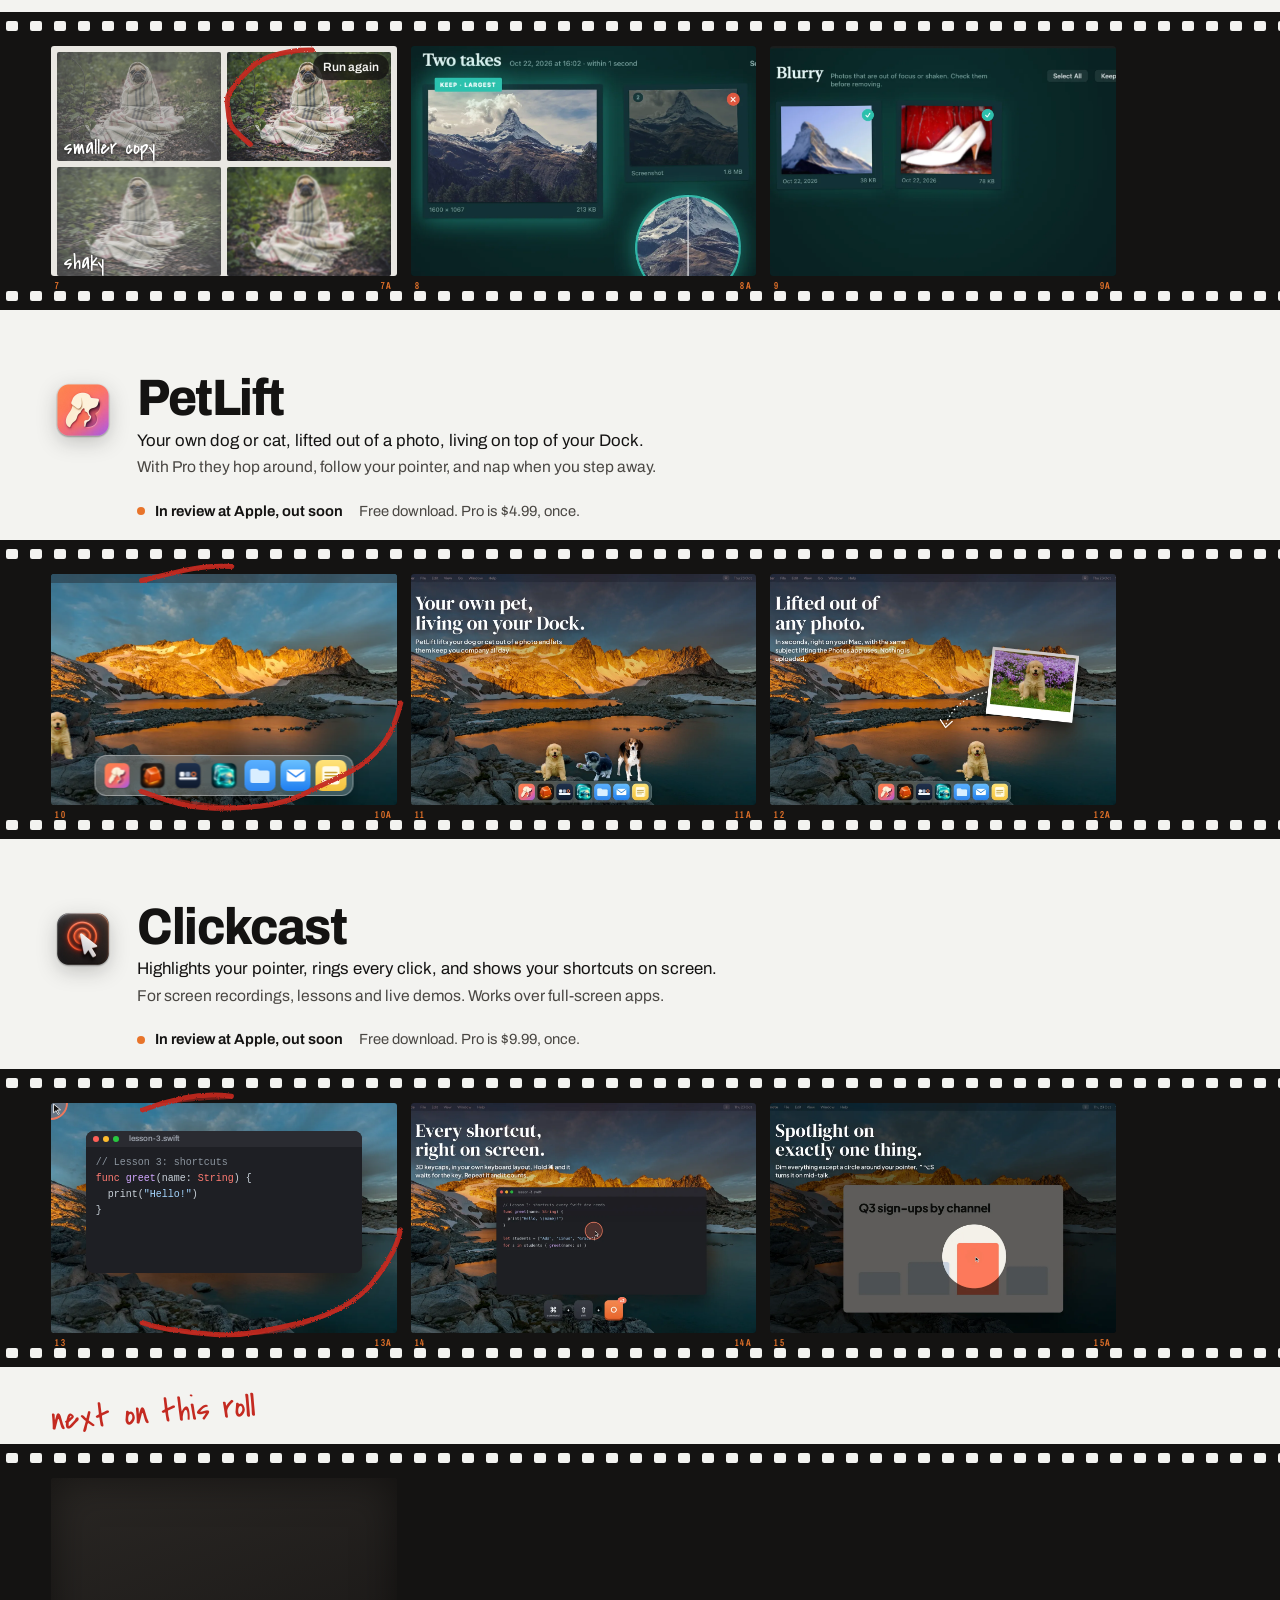
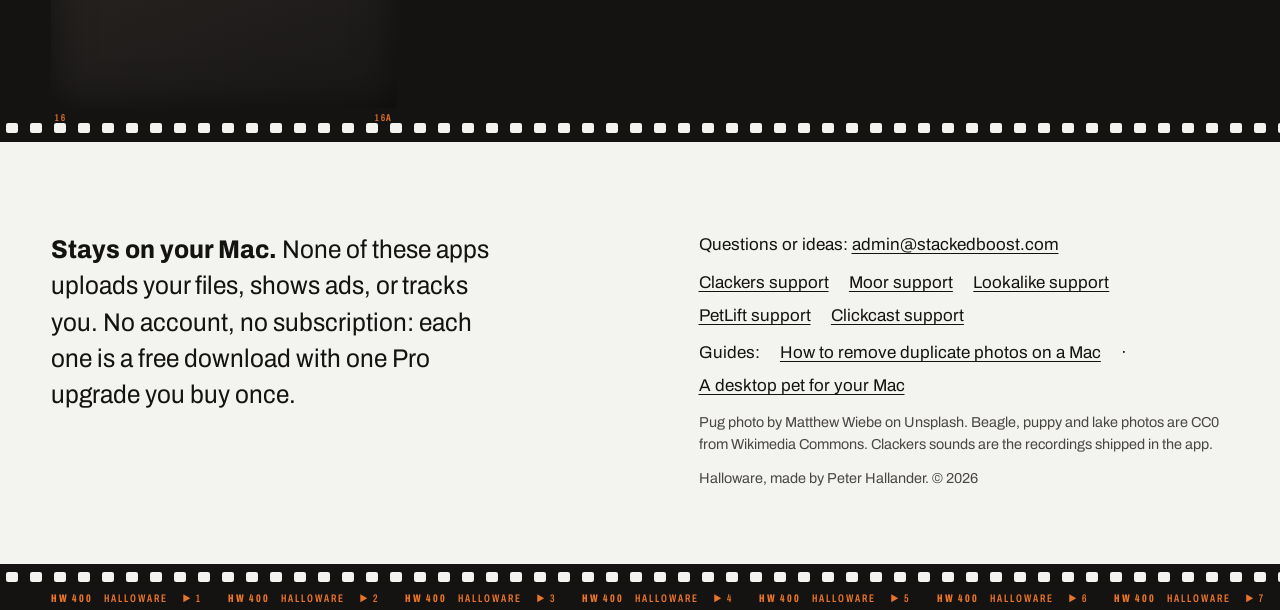
==== commit bfc7cbbf: "Add Clickcast, two SEO guides, sitemap Co-Authored-By: Claude Opus 5.5 (1M context) <noreply@anthrop" ====
--- a/index.html
+++ b/index.html
@@ -11,7 +11,7 @@
 <meta property="og:image" content="assets/og.png">
 <link rel="icon" href="assets/icons/clackers-180.png">
 <link rel="preload" href="assets/fonts/archivo.woff2" as="font" type="font/woff2" crossorigin>
-<link rel="stylesheet" href="styles.css?v=202610231314">
+<link rel="stylesheet" href="styles.css?v=202610231750">
 </head>
 <body>
 <header class="rebate rebate--top" aria-hidden="true">
@@ -40,6 +40,7 @@
     <div class="margin__meta">
       <p>Questions or ideas: <a data-email></a></p>
       <p class="support-links" data-support></p>
+      <p class="support-links">Guides: <a href="remove-duplicate-photos-mac/">How to remove duplicate photos on a Mac</a> · <a href="desktop-pet-mac/">A desktop pet for your Mac</a></p>
       <p class="credit">Pug photo by Matthew Wiebe on Unsplash. Beagle, puppy and lake photos are CC0 from Wikimedia Commons. Clackers sounds are the recordings shipped in the app.</p>
       <p class="credit"><span data-studio></span>, made by <span data-owner></span>. © 2026</p>
     </div>
@@ -50,8 +51,8 @@
 <div class="loupe" aria-hidden="true"></div>
 <svg width="0" height="0" style="position:absolute" aria-hidden="true"><filter id="wax"><feTurbulence type="fractalNoise" baseFrequency="1.4" numOctaves="2" seed="4" result="n"/><feDisplacementMap in="SourceGraphic" in2="n" scale="2.6"/></filter></svg>
 
-<script src="apps.js?v=202610231314"></script>
-<script src="demos.js?v=202610231314"></script>
-<script src="main.js?v=202610231314"></script>
+<script src="apps.js?v=202610231750"></script>
+<script src="demos.js?v=202610231750"></script>
+<script src="main.js?v=202610231750"></script>
 </body>
 </html>
--- a/styles.css
+++ b/styles.css
@@ -372,6 +372,7 @@
 .pet-stage {
   position: absolute; inset: 0; overflow: hidden;
   background: #2a3442 url("assets/photo/wall.webp") center / cover;
+  cursor: pointer;
 }
 .pet-stage::before {
   content: ""; position: absolute; left: 0; right: 0; top: 0; height: 9px;
@@ -400,13 +401,31 @@
   position: absolute; bottom: calc(4% + clamp(30px, 3vw, 40px)); width: 11%; height: 10px; border-radius: 50%;
   background: radial-gradient(rgba(40, 0, 30, .35), transparent 70%); transform: translateX(-50%);
 }
-.frame:has(.pet-stage) .mark__note { color: #fff; text-shadow: 0 1px 6px rgba(20, 10, 10, .7); }
+.frame:has(.cc-stage) .mark__note, .frame:has(.pet-stage) .mark__note { color: #fff; text-shadow: 0 1px 6px rgba(20, 10, 10, .7); }
 .pet-heart {
   position: absolute; bottom: 52%; width: 26px; height: 26px; margin-left: -13px;
   opacity: 0; pointer-events: none;
 }
 .pet-heart svg { width: 100%; height: 100%; fill: #fc6a5a; stroke: #fff; stroke-width: 1.6; }
 @keyframes heart { 0% { opacity: 0; transform: translateY(0) scale(.6); } 20% { opacity: 1; } 100% { opacity: 0; transform: translateY(-60px) scale(1.2); } }
+
+/* Demo: Clickcast */
+.cc-stage { position: absolute; inset: 0; overflow: hidden; background: #2a3442 url("assets/photo/wall.webp") center / cover; cursor: none; }
+.cc-win { position: absolute; left: 10%; right: 10%; top: 12%; bottom: 26%; border-radius: 8px; background: #1e1f24; box-shadow: 0 14px 30px rgba(0, 0, 0, .45); overflow: hidden; }
+.cc-bar { height: 16px; background: #2a2b31; display: flex; align-items: center; gap: 4px; padding: 0 7px; font: 600 8px/1 "Archivo", sans-serif; color: #9aa0aa; }
+.cc-bar i { width: 6px; height: 6px; border-radius: 50%; background: #ff5f57; }
+.cc-bar i:nth-child(2) { background: #febc2e; } .cc-bar i:nth-child(3) { background: #28c840; }
+.cc-bar span { margin-left: 6px; }
+.cc-code { margin: 0; padding: 8px 10px; font: 10px/1.6 ui-monospace, Menlo, monospace; color: #c9d1d9; white-space: pre; }
+.cc-code .k { color: #ff7b72; } .cc-code .s { color: #a5d6ff; } .cc-code .f { color: #d2a8ff; } .cc-code .c { color: #8b949e; }
+.cc-ring { position: absolute; width: 30px; height: 30px; border-radius: 50%; transform: translate(-50%, -50%); background: rgba(252, 121, 90, .22); box-shadow: 0 0 0 2px rgba(252, 121, 90, .92); pointer-events: none; z-index: 3; }
+.cc-ring::after { content: ""; position: absolute; left: 50%; top: 50%; width: 12px; height: 12px; background: url("data:image/svg+xml,%3Csvg xmlns='http://www.w3.org/2000/svg' viewBox='0 0 24 24'%3E%3Cpath d='M5 2l14 11.5-6.2.6 3.8 7.4-2.6 1.3-3.7-7.5L5 19.6z' fill='%23111' stroke='%23fff' stroke-width='1.6'/%3E%3C/svg%3E") center / contain no-repeat; }
+.cc-ripple { position: absolute; width: 40px; height: 40px; border-radius: 50%; border: 2.5px solid rgba(252, 121, 90, .8); background: rgba(252, 121, 90, .1); pointer-events: none; z-index: 2; }
+.cc-keys { position: absolute; left: 50%; bottom: 7%; transform: translate(-50%, 6px); display: flex; gap: 5px; align-items: center; opacity: 0; transition: opacity .25s, transform .25s var(--ease-out); z-index: 4; }
+.cc-keys.on { opacity: 1; transform: translate(-50%, 0); }
+.cc-cap { min-width: 30px; height: 30px; padding: 0 8px; border-radius: 7px; display: grid; place-items: center; font: 700 14px/1 -apple-system, "Archivo", sans-serif; color: #fff3ea; background: linear-gradient(#f58a52, #e8652c); box-shadow: 0 3px 0 #a8431a, 0 8px 14px rgba(0, 0, 0, .4); }
+.cc-cap.mod { color: #e9eaee; background: linear-gradient(#3a3d45, #2b2e35); box-shadow: 0 3px 0 #17181c, 0 8px 14px rgba(0, 0, 0, .4); }
+.cc-plus { width: 14px; height: 14px; border-radius: 50%; background: rgba(0, 0, 0, .55); color: #fff; display: grid; place-items: center; font: 800 9px/1 "Archivo", sans-serif; }
 
 /* Unexposed frames */
 .unexposed { position: relative; padding-top: clamp(48px, 6vw, 80px); }
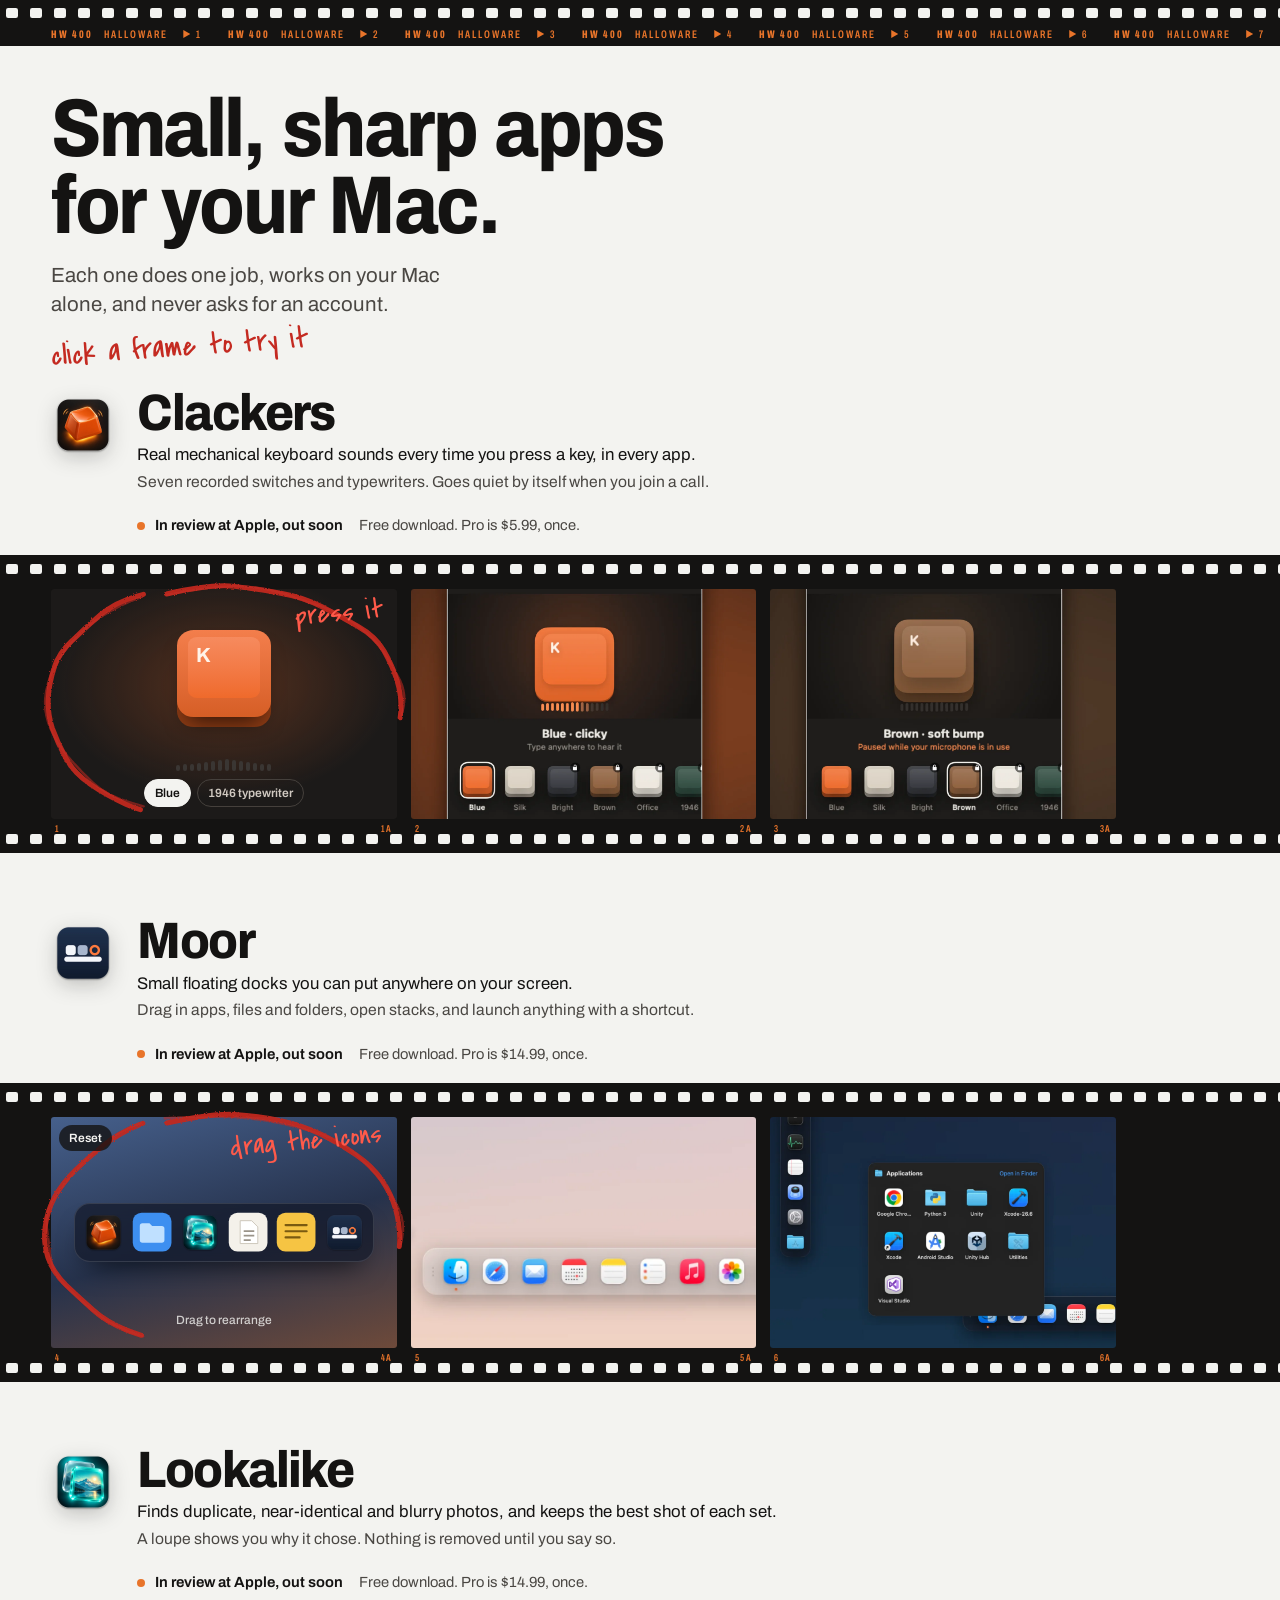
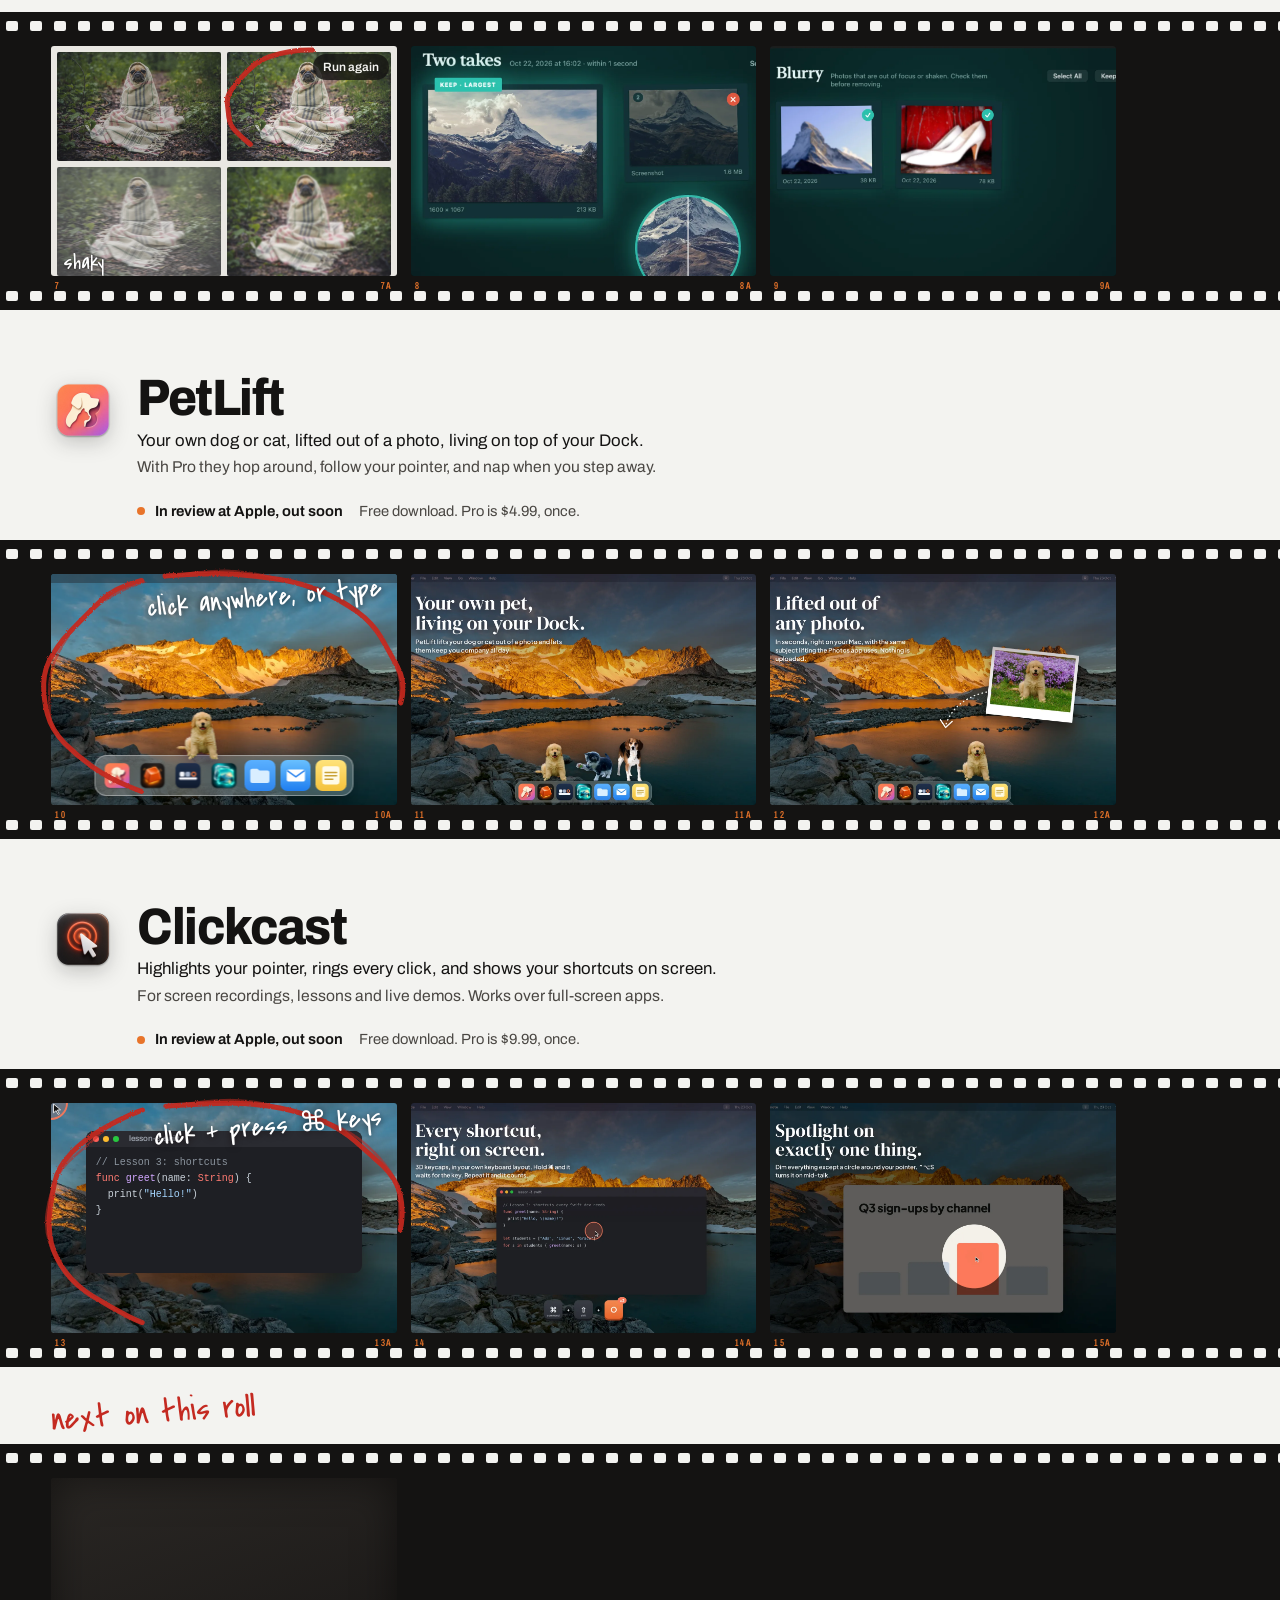
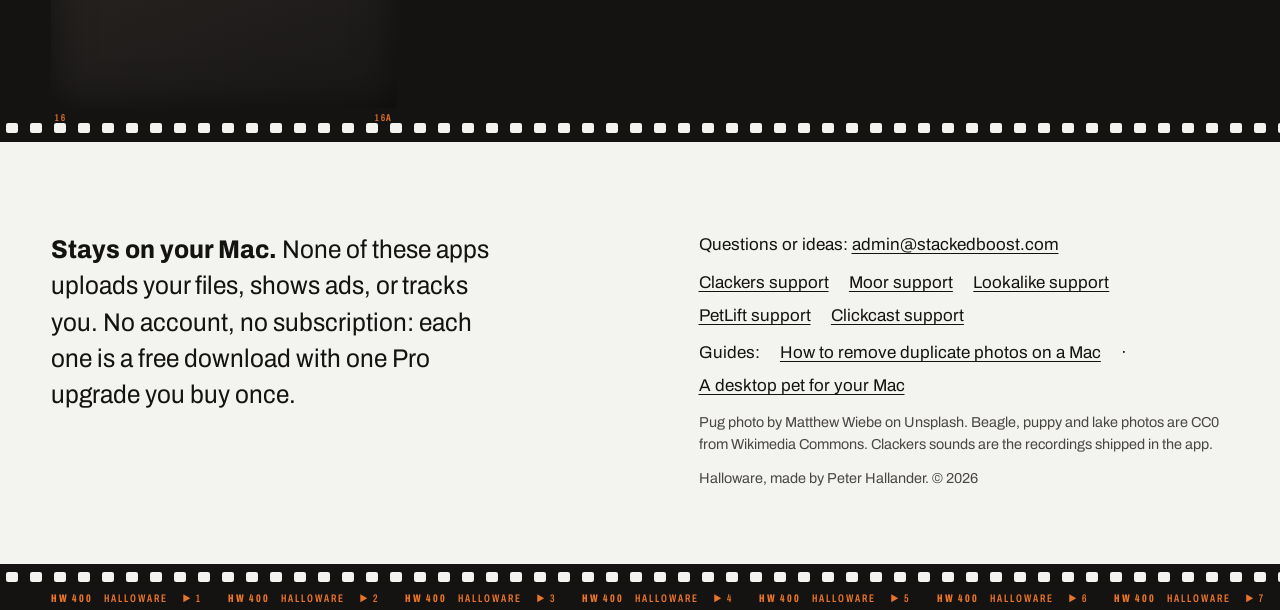
==== commit bffcbe1f: "Site puppy pats along when you type Co-Authored-By: Claude Opus 5.5 (1M context) <noreply@anthropic." ====
--- a/index.html
+++ b/index.html
@@ -11,7 +11,7 @@
 <meta property="og:image" content="assets/og.png">
 <link rel="icon" href="assets/icons/clackers-180.png">
 <link rel="preload" href="assets/fonts/archivo.woff2" as="font" type="font/woff2" crossorigin>
-<link rel="stylesheet" href="styles.css?v=202610231750">
+<link rel="stylesheet" href="styles.css?v=202610231842">
 </head>
 <body>
 <header class="rebate rebate--top" aria-hidden="true">
@@ -51,8 +51,8 @@
 <div class="loupe" aria-hidden="true"></div>
 <svg width="0" height="0" style="position:absolute" aria-hidden="true"><filter id="wax"><feTurbulence type="fractalNoise" baseFrequency="1.4" numOctaves="2" seed="4" result="n"/><feDisplacementMap in="SourceGraphic" in2="n" scale="2.6"/></filter></svg>
 
-<script src="apps.js?v=202610231750"></script>
-<script src="demos.js?v=202610231750"></script>
-<script src="main.js?v=202610231750"></script>
+<script src="apps.js?v=202610231842"></script>
+<script src="demos.js?v=202610231842"></script>
+<script src="main.js?v=202610231842"></script>
 </body>
 </html>
--- a/styles.css
+++ b/styles.css
@@ -406,6 +406,11 @@
   position: absolute; bottom: 52%; width: 26px; height: 26px; margin-left: -13px;
   opacity: 0; pointer-events: none;
 }
+.pet-tap {
+  position: absolute; bottom: calc(4% + clamp(34px, 3.3vw, 44px) - 6px); width: 40px; height: 40px;
+  opacity: 0; pointer-events: none;
+}
+.pet-tap svg { width: 100%; height: 100%; fill: none; stroke: #fff; stroke-width: 3; stroke-linecap: round; filter: drop-shadow(0 0 1.5px rgba(40, 0, 30, .9)) drop-shadow(0 1px 3px rgba(40, 0, 30, .5)); }
 .pet-heart svg { width: 100%; height: 100%; fill: #fc6a5a; stroke: #fff; stroke-width: 1.6; }
 @keyframes heart { 0% { opacity: 0; transform: translateY(0) scale(.6); } 20% { opacity: 1; } 100% { opacity: 0; transform: translateY(-60px) scale(1.2); } }
 
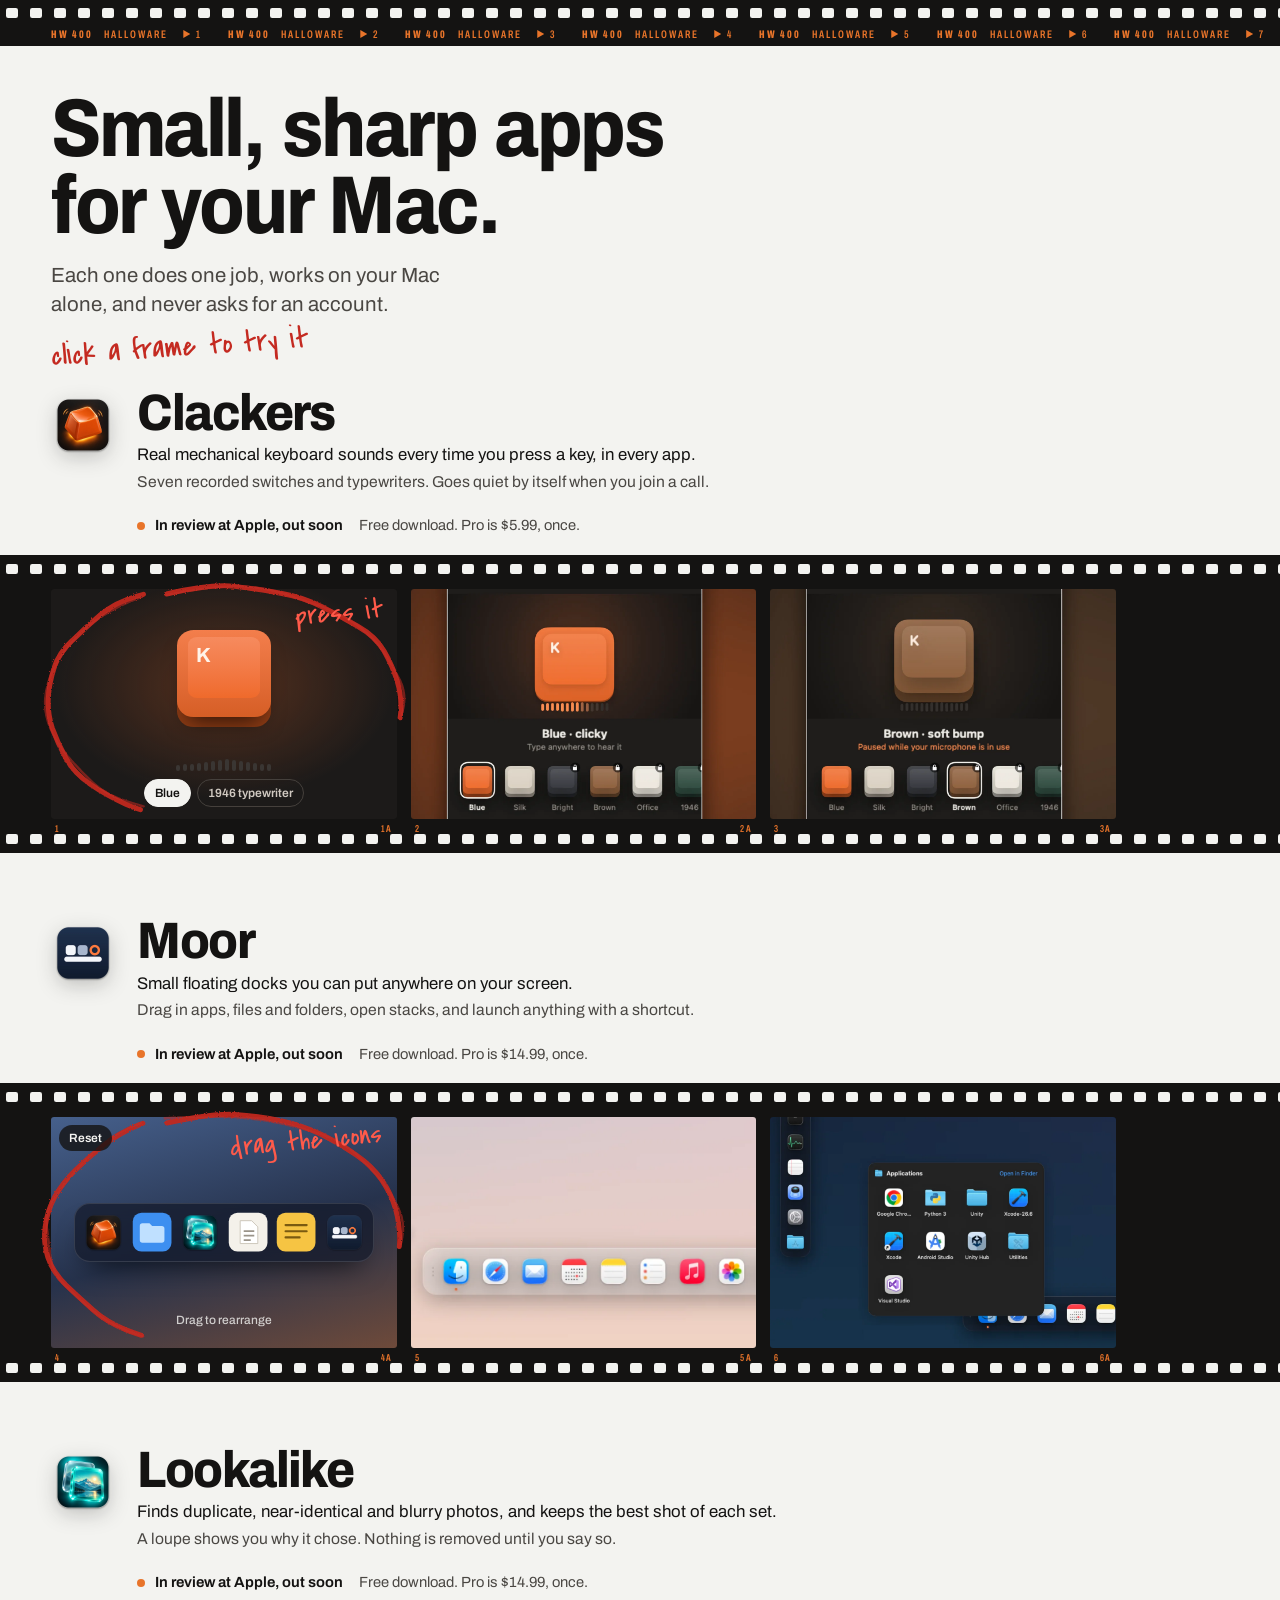
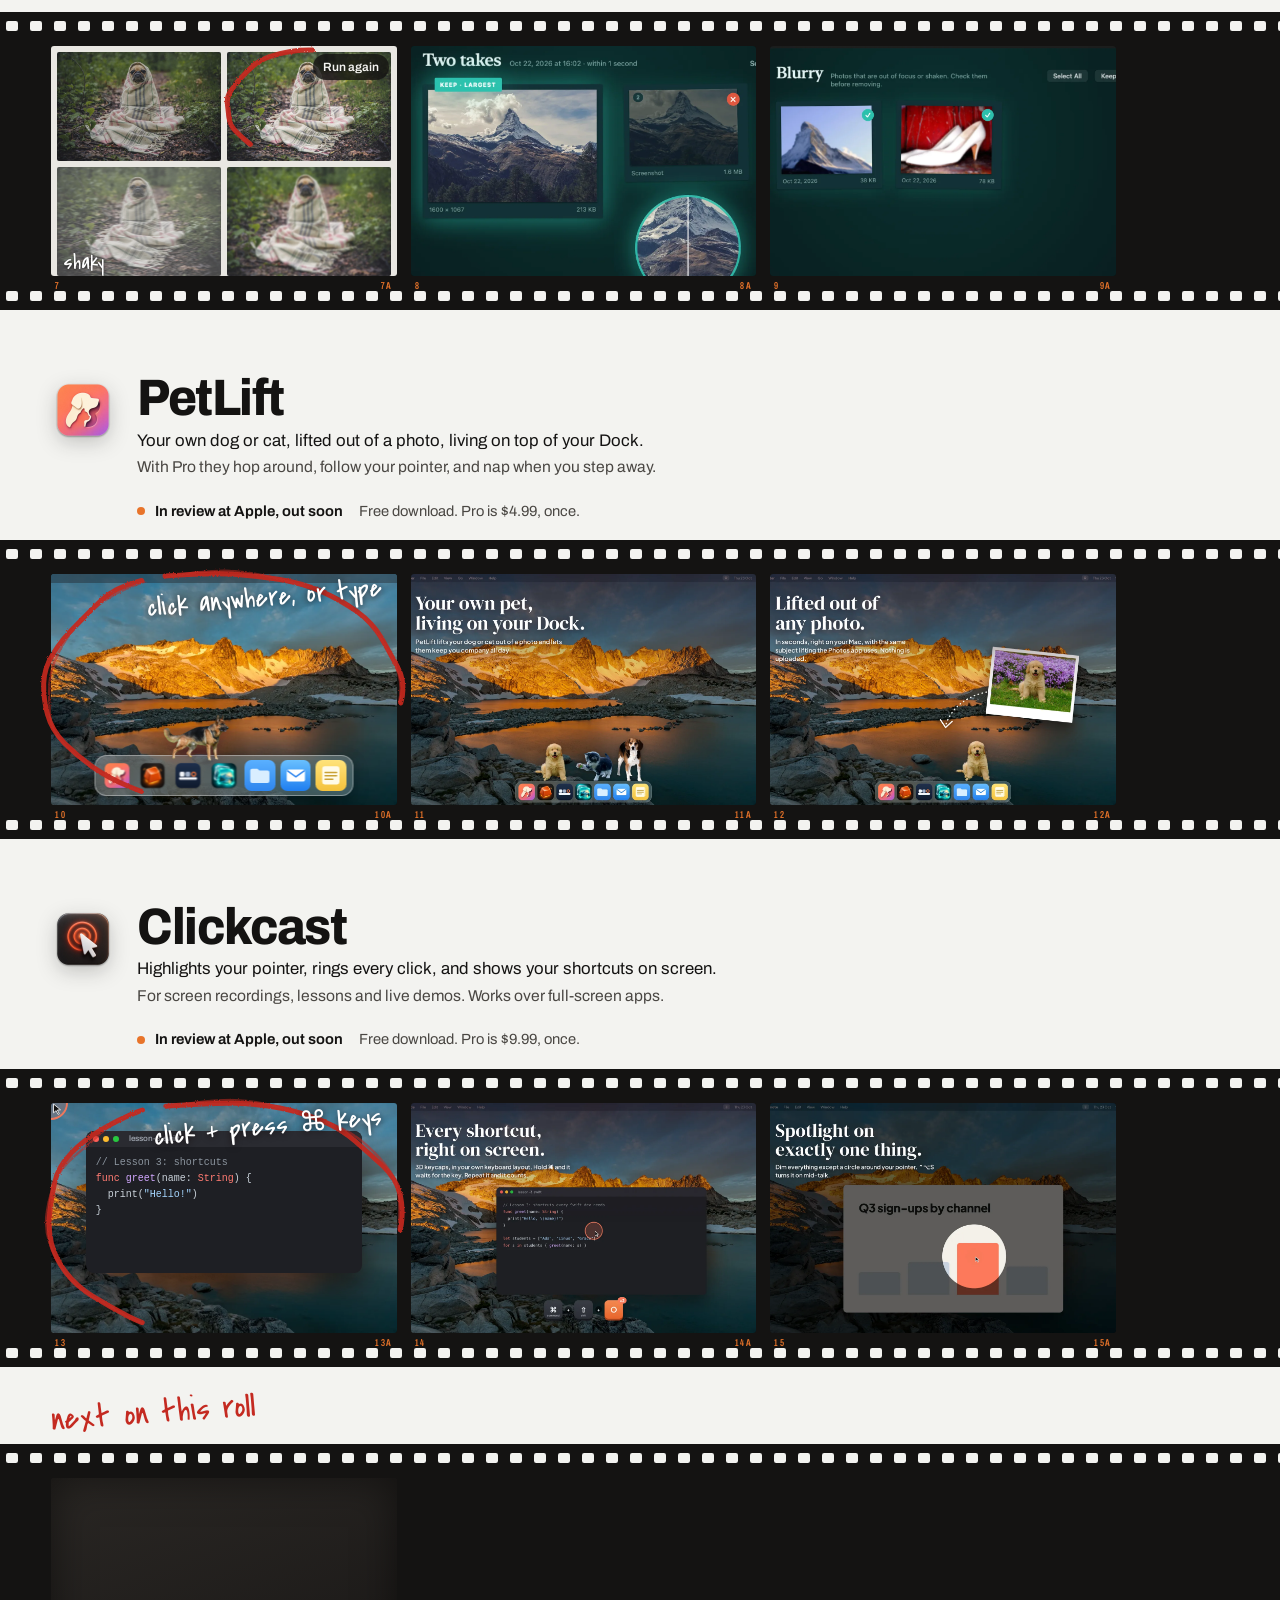
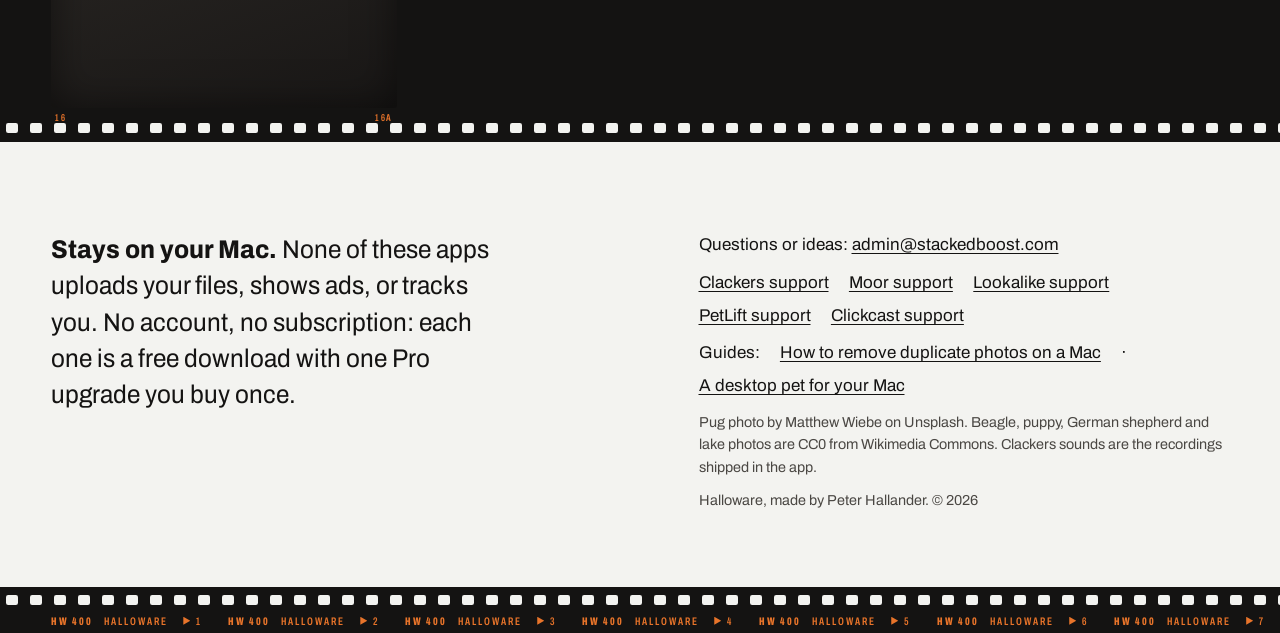
==== commit c98d9825: "PetLift demo: a side-view dog walking on real legs (rig frames), tail wag, paw pats Co-Authored-By: " ====
--- a/index.html
+++ b/index.html
@@ -11,7 +11,7 @@
 <meta property="og:image" content="assets/og.png">
 <link rel="icon" href="assets/icons/clackers-180.png">
 <link rel="preload" href="assets/fonts/archivo.woff2" as="font" type="font/woff2" crossorigin>
-<link rel="stylesheet" href="styles.css?v=202610231842">
+<link rel="stylesheet" href="styles.css?v=202610241402">
 </head>
 <body>
 <header class="rebate rebate--top" aria-hidden="true">
@@ -41,7 +41,7 @@
       <p>Questions or ideas: <a data-email></a></p>
       <p class="support-links" data-support></p>
       <p class="support-links">Guides: <a href="remove-duplicate-photos-mac/">How to remove duplicate photos on a Mac</a> · <a href="desktop-pet-mac/">A desktop pet for your Mac</a></p>
-      <p class="credit">Pug photo by Matthew Wiebe on Unsplash. Beagle, puppy and lake photos are CC0 from Wikimedia Commons. Clackers sounds are the recordings shipped in the app.</p>
+      <p class="credit">Pug photo by Matthew Wiebe on Unsplash. Beagle, puppy, German shepherd and lake photos are CC0 from Wikimedia Commons. Clackers sounds are the recordings shipped in the app.</p>
       <p class="credit"><span data-studio></span>, made by <span data-owner></span>. © 2026</p>
     </div>
   </div>
@@ -51,8 +51,8 @@
 <div class="loupe" aria-hidden="true"></div>
 <svg width="0" height="0" style="position:absolute" aria-hidden="true"><filter id="wax"><feTurbulence type="fractalNoise" baseFrequency="1.4" numOctaves="2" seed="4" result="n"/><feDisplacementMap in="SourceGraphic" in2="n" scale="2.6"/></filter></svg>
 
-<script src="apps.js?v=202610231842"></script>
-<script src="demos.js?v=202610231842"></script>
-<script src="main.js?v=202610231842"></script>
+<script src="apps.js?v=202610241402"></script>
+<script src="demos.js?v=202610241402"></script>
+<script src="main.js?v=202610241402"></script>
 </body>
 </html>
--- a/styles.css
+++ b/styles.css
@@ -392,13 +392,13 @@
 .pet-shelf .g.notes { background: linear-gradient(#ffe37a, #f4c23c); }
 .pet-pup {
   position: absolute; bottom: calc(4% + clamp(34px, 3.3vw, 44px) - 7px);
-  width: 13%; padding: 0; border: 0; background: none; cursor: pointer;
+  width: 19%; padding: 0; border: 0; background: none; cursor: pointer;
   transform: translateX(-50%);
   -webkit-tap-highlight-color: transparent;
 }
-.pet-pup img { width: 100%; display: block; transform-origin: 50% 100%; filter: drop-shadow(0 5px 5px rgba(60, 10, 40, .3)); will-change: transform; }
+.pet-sprite { display: block; width: 100%; aspect-ratio: 395 / 280; background: url(assets/photo/shepherd-moves.webp) 100% 0 / 1900% 100% no-repeat; transform-origin: 50% 100%; filter: drop-shadow(0 5px 5px rgba(60, 10, 40, .3)); will-change: transform; }
 .pet-shade {
-  position: absolute; bottom: calc(4% + clamp(30px, 3vw, 40px)); width: 11%; height: 10px; border-radius: 50%;
+  position: absolute; bottom: calc(4% + clamp(30px, 3vw, 40px)); width: 16%; height: 10px; border-radius: 50%;
   background: radial-gradient(rgba(40, 0, 30, .35), transparent 70%); transform: translateX(-50%);
 }
 .frame:has(.cc-stage) .mark__note, .frame:has(.pet-stage) .mark__note { color: #fff; text-shadow: 0 1px 6px rgba(20, 10, 10, .7); }
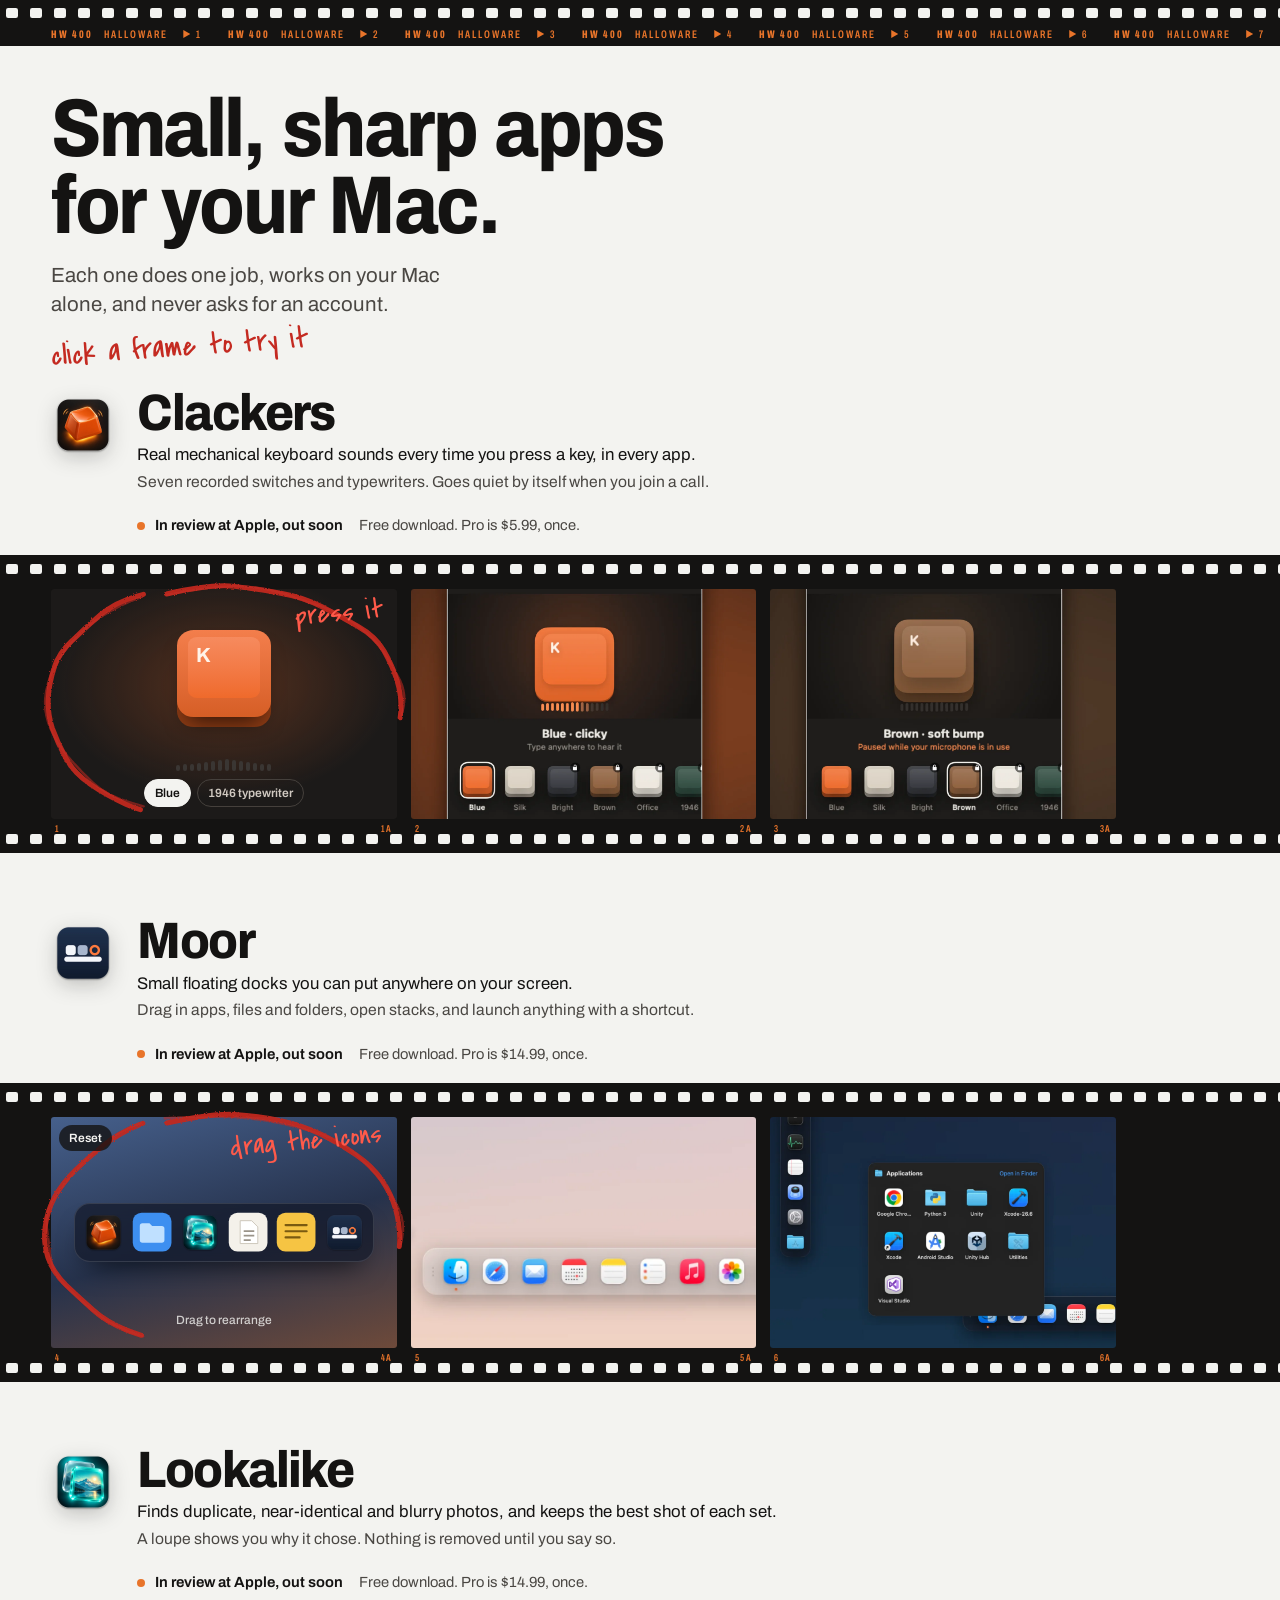
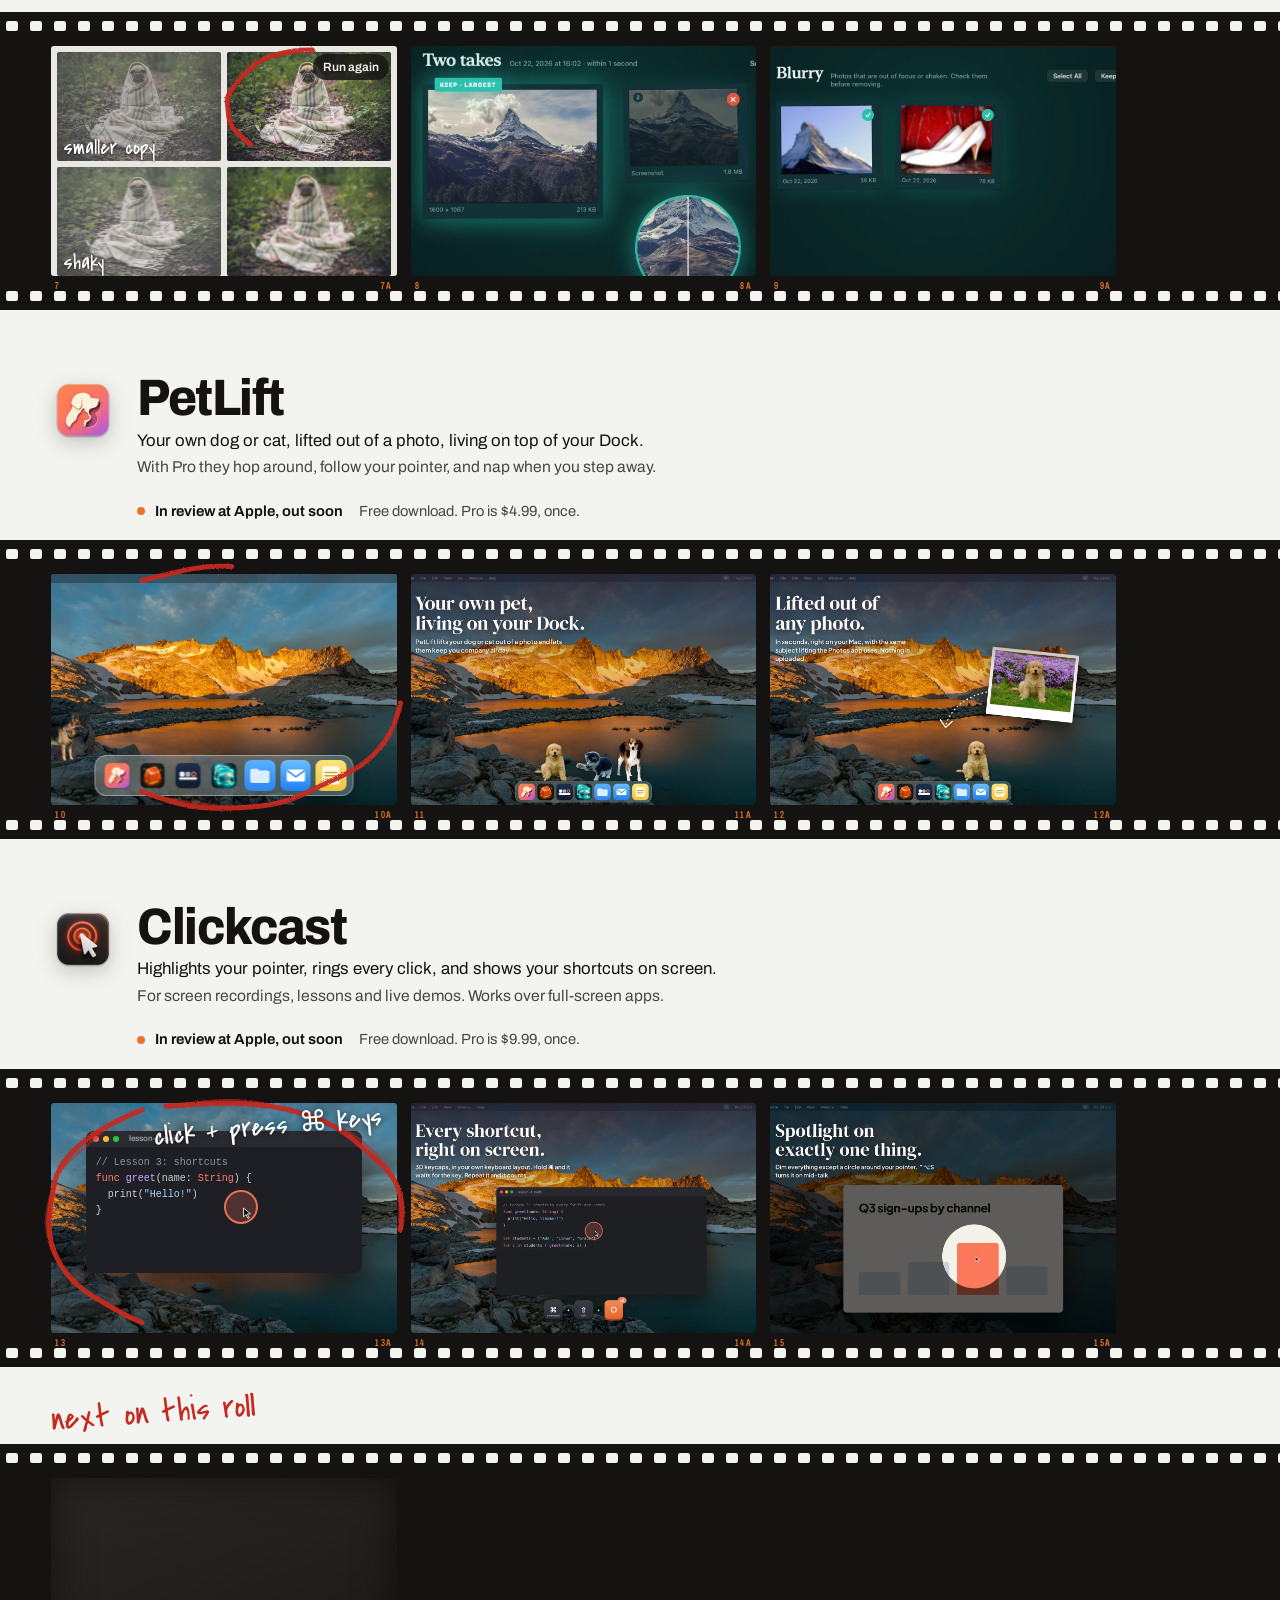
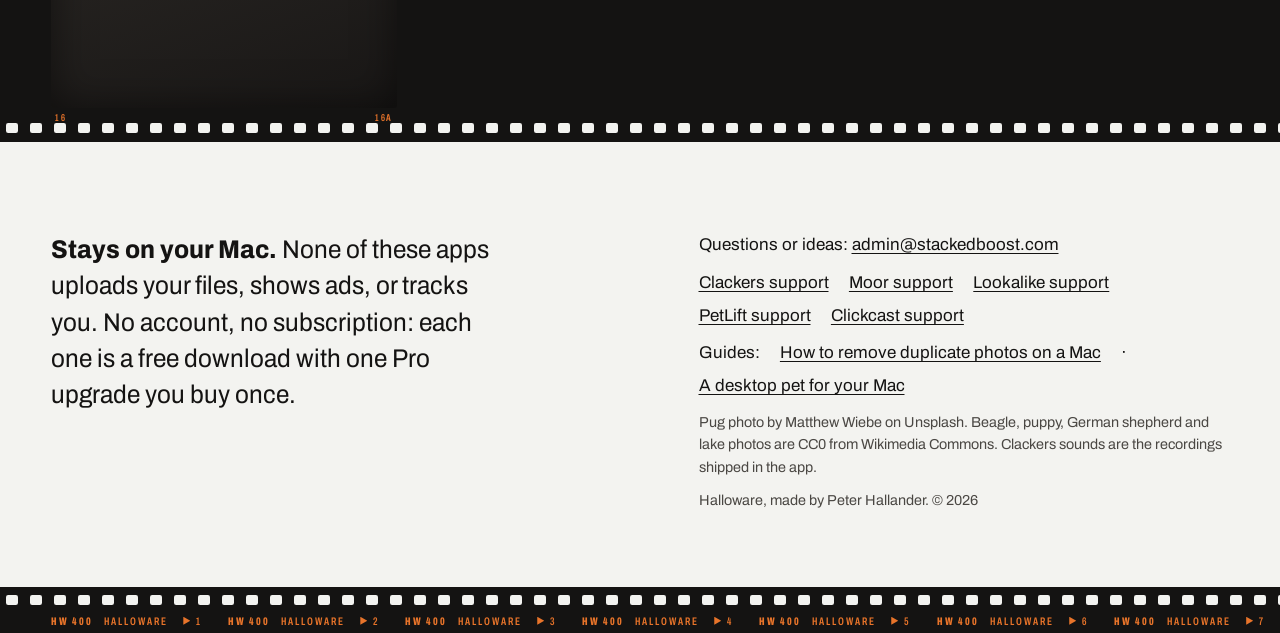
==== commit 7177fd0e: "Phone visitors: send the link to your Mac (email or share) Co-Authored-By: Claude Opus 5.5 <noreply@" ====
--- a/index.html
+++ b/index.html
@@ -54,5 +54,39 @@
 <script src="apps.js?v=202610241402"></script>
 <script src="demos.js?v=202610241402"></script>
 <script src="main.js?v=202610241402"></script>
+<!-- send-to-mac: phone visitors get a way to send this page to their Mac -->
+<div id="stm" hidden role="region" aria-label="Send this page to your Mac">
+  <p><strong>On your phone?</strong> These are Mac apps. Send the link to yourself and open it on your Mac.</p>
+  <div class="stm-row">
+    <a id="stm-mail" class="stm-btn">Email me the link</a>
+    <button id="stm-share" class="stm-btn stm-alt" type="button" hidden>Share…</button>
+    <button id="stm-x" class="stm-x" type="button" aria-label="Close">×</button>
+  </div>
+</div>
+<style>
+#stm{position:fixed;left:12px;right:12px;bottom:calc(12px + env(safe-area-inset-bottom,0px));z-index:9999;background:#fff;color:#1d2422;border:1px solid rgba(0,0,0,.12);border-radius:16px;box-shadow:0 10px 30px rgba(0,0,0,.18);padding:14px 16px;font:15px/1.4 inherit;font-family:inherit}
+#stm p{margin:0 28px 10px 0}
+#stm .stm-row{display:flex;gap:8px;align-items:center;flex-wrap:wrap}
+#stm .stm-btn{display:inline-flex;align-items:center;min-height:44px;padding:0 16px;border-radius:12px;background:#1d2422;color:#fff;font:inherit;font-weight:600;text-decoration:none;border:0;cursor:pointer}
+#stm .stm-alt{background:transparent;color:#1d2422;border:1px solid rgba(0,0,0,.2)}
+#stm .stm-x{position:absolute;top:6px;right:6px;width:44px;height:44px;border:0;background:none;font-size:24px;color:#5b6578;cursor:pointer}
+@media (prefers-color-scheme:dark){#stm{background:#1c1f1e;color:#f1f1ee;border-color:rgba(255,255,255,.15)}#stm .stm-btn{background:#f1f1ee;color:#141312}#stm .stm-alt{background:transparent;color:#f1f1ee;border-color:rgba(255,255,255,.3)}#stm .stm-x{color:#b5b9b6}}
+</style>
+<script>
+(function(){
+  var phone = /iPhone|iPod|Android.*Mobile|Mobile.*Android/i.test(navigator.userAgent) || (matchMedia('(pointer:coarse)').matches && innerWidth < 820);
+  if (!phone) return;
+  try { if (sessionStorage.getItem('stm-closed')) return; } catch (e) {}
+  var el = document.getElementById('stm'), url = location.origin + location.pathname, t = document.title;
+  var mail = document.getElementById('stm-mail');
+  mail.href = 'mailto:?subject=' + encodeURIComponent('Open on my Mac: ' + t) + '&body=' + encodeURIComponent(t + '\n' + url);
+  var sh = document.getElementById('stm-share');
+  if (navigator.share) { sh.hidden = false; sh.onclick = function(){ navigator.share({ title: t, url: url }).catch(function(){}); }; }
+  document.getElementById('stm-x').onclick = function(){ el.hidden = true; try { sessionStorage.setItem('stm-closed', '1'); } catch (e) {} };
+  setTimeout(function(){ el.hidden = false; }, 1500);
+})();
+</script>
+<!-- /send-to-mac -->
+
 </body>
 </html>
